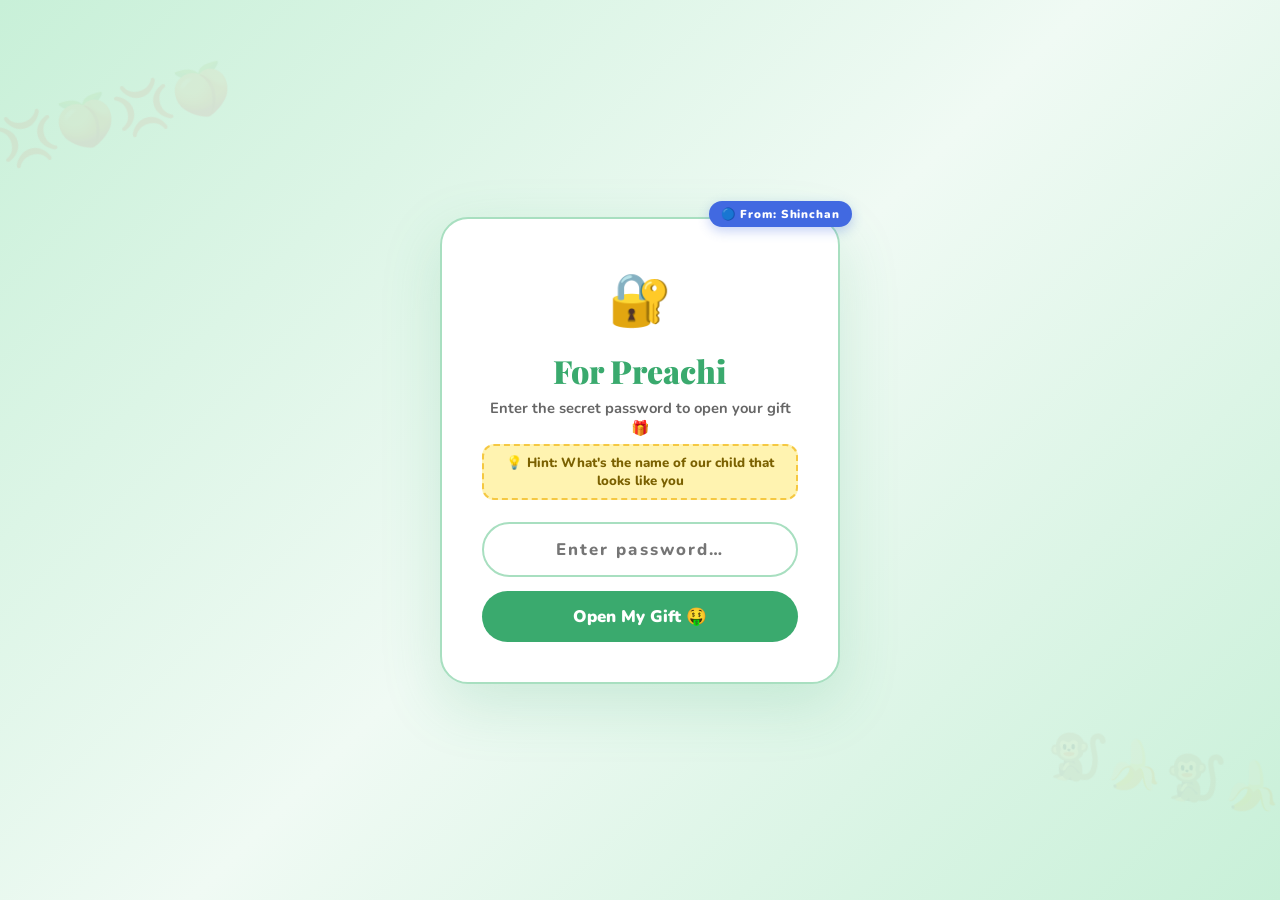
==== index.html @ 8c467fd4 "Add files via upload" ====
<!DOCTYPE html>
<html lang="en">
<head>
  <meta charset="UTF-8" />
  <meta name="viewport" content="width=device-width, initial-scale=1.0"/>
  <title>Happy Birthday, Preachi 😋</title>
  <link href="https://fonts.googleapis.com/css2?family=Playfair+Display:ital,wght@0,700;0,900;1,700&family=Nunito:wght@700;800;900&display=swap" rel="stylesheet"/>
  <style>
    :root {
      --green: #3aaa6e;
      --green-light: #5ecf8e;
      --blush: #a8dfc0;
      --cream: #f0faf4;
      --gold: #f5c842;
      --dark: #14321f;
      --soft: #ddf2e7;
      --yellow: #fff3b0;
      --shinchan: #4169e1;
    }

    * { margin: 0; padding: 0; box-sizing: border-box; }

    body {
      font-family: 'Nunito', sans-serif;
      font-weight: 700;
      background: var(--cream);
      color: var(--dark);
      overflow-x: hidden;
    }

    /* ── ALL TEXT BOLD BY DEFAULT ── */
    p, span, div, li, td, th, label, a {
      font-weight: 700;
    }

    /* ── NAV ── */
    nav {
      position: fixed;
      top: 0; left: 0; right: 0;
      z-index: 100;
      background: rgba(240,250,244,0.95);
      backdrop-filter: blur(12px);
      display: flex;
      justify-content: center;
      gap: 6px;
      padding: 12px 16px;
      border-bottom: 2px solid var(--blush);
    }
    nav button {
      background: none;
      border: 2px solid transparent;
      padding: 8px 16px;
      border-radius: 30px;
      font-family: 'Nunito', sans-serif;
      font-size: 0.82rem;
      font-weight: 800;
      letter-spacing: 0.05em;
      cursor: pointer;
      color: var(--dark);
      transition: all 0.3s;
    }
    nav button:hover, nav button.active {
      border-color: var(--green);
      background: var(--green);
      color: white;
    }

    /* ── PAGES ── */
    .page { display: none; min-height: 100vh; padding-top: 70px; }
    .page.active { display: block; }

    /* ═══════════════════════════════
       LOCK PAGE
    ═══════════════════════════════ */
    #page-lock {
      display: flex;
      flex-direction: column;
      align-items: center;
      justify-content: center;
      min-height: 100vh;
      background: linear-gradient(135deg, #c8f0d8 0%, #f0faf4 50%, #c8f0d8 100%);
      padding-top: 0 !important;
      position: relative;
      overflow: hidden;
    }
    /* Shinchan doodle watermark on lock */
    #page-lock::before {
      content: "🍑💢🍑💢🍑";
      position: absolute;
      font-size: 3rem;
      opacity: 0.07;
      top: 10%; left: -5%;
      transform: rotate(-15deg);
      pointer-events: none;
      white-space: nowrap;
    }
    #page-lock::after {
      content: "🐒🍌🐒🍌🐒";
      position: absolute;
      font-size: 3rem;
      opacity: 0.07;
      bottom: 10%; right: -5%;
      transform: rotate(10deg);
      pointer-events: none;
      white-space: nowrap;
    }
    .lock-box {
      text-align: center;
      padding: 46px 40px 40px;
      background: white;
      border-radius: 28px;
      box-shadow: 0 20px 60px rgba(58,170,110,0.18);
      max-width: 400px;
      width: 90%;
      animation: fadeUp 0.8s ease;
      border: 2px solid var(--blush);
      position: relative;
      z-index: 1;
    }
    .lock-emoji { font-size: 3.2rem; margin-bottom: 14px; }
    .lock-box h2 {
      font-family: 'Playfair Display', serif;
      font-size: 2rem;
      font-weight: 900;
      color: var(--green);
      margin-bottom: 6px;
    }
    .lock-box .lock-sub {
      color: #666;
      font-size: 0.92rem;
      font-weight: 700;
      margin-bottom: 6px;
    }
    .lock-hint {
      display: inline-block;
      background: var(--yellow);
      border: 2px dashed var(--gold);
      border-radius: 12px;
      padding: 8px 16px;
      font-size: 0.83rem;
      font-weight: 800;
      color: #7a6000;
      margin-bottom: 22px;
    }
    .lock-box input {
      width: 100%;
      padding: 14px 20px;
      border: 2.5px solid var(--blush);
      border-radius: 50px;
      font-size: 1.05rem;
      font-weight: 800;
      text-align: center;
      outline: none;
      transition: border 0.3s;
      font-family: 'Nunito', sans-serif;
      letter-spacing: 0.12em;
    }
    .lock-box input:focus { border-color: var(--green); }
    .lock-box button {
      margin-top: 14px;
      width: 100%;
      padding: 14px;
      background: var(--green);
      color: white;
      border: none;
      border-radius: 50px;
      font-size: 1.05rem;
      font-weight: 900;
      cursor: pointer;
      font-family: 'Nunito', sans-serif;
      transition: background 0.3s, transform 0.2s;
    }
    .lock-box button:hover { background: #2d8a58; transform: translateY(-2px); }
    .lock-error {
      color: #c0392b;
      font-size: 0.88rem;
      font-weight: 800;
      margin-top: 12px;
      display: none;
    }

    /* Shinchan badge on lock box */
    .shinchan-badge {
      position: absolute;
      top: -18px; right: -14px;
      background: var(--shinchan);
      color: white;
      font-size: 0.72rem;
      font-weight: 900;
      padding: 5px 12px;
      border-radius: 20px;
      letter-spacing: 0.08em;
      white-space: nowrap;
      box-shadow: 0 4px 12px rgba(65,105,225,0.3);
    }

    /* ═══════════════════════════════
       FLOATING EMOJIS BG
    ═══════════════════════════════ */
    .emoji-bg {
      position: fixed;
      top: 0; left: 0;
      width: 100%; height: 100%;
      pointer-events: none;
      z-index: 0;
    }
    .emoji-particle {
      position: absolute;
      animation: floatUp linear infinite;
      opacity: 0;
      user-select: none;
    }
    @keyframes floatUp {
      0%   { opacity: 0; transform: translateY(0) rotate(0deg) scale(0.6); }
      10%  { opacity: 0.7; }
      85%  { opacity: 0.4; }
      100% { opacity: 0; transform: translateY(-105vh) rotate(25deg) scale(1.1); }
    }

    /* ═══════════════════════════════
       PAGE — MESSAGE
    ═══════════════════════════════ */
    #page-message {
      background: linear-gradient(160deg, #ddf5e8 0%, #f0faf4 60%, #c8f0d8 100%);
      position: relative;
      overflow: hidden;
    }
    .message-container {
      position: relative;
      z-index: 1;
      max-width: 740px;
      margin: 0 auto;
      padding: 56px 28px 80px;
      text-align: center;
    }
    .birthday-tag {
      display: inline-block;
      background: var(--green);
      color: white;
      font-size: 0.78rem;
      font-weight: 900;
      letter-spacing: 0.2em;
      text-transform: uppercase;
      padding: 7px 22px;
      border-radius: 30px;
      margin-bottom: 24px;
      animation: fadeUp 0.6s ease;
    }
    .message-container h1 {
      font-family: 'Playfair Display', serif;
      font-size: clamp(2.4rem, 6vw, 4rem);
      font-weight: 900;
      color: var(--dark);
      line-height: 1.2;
      margin-bottom: 10px;
      animation: fadeUp 0.7s ease 0.1s both;
    }
    .message-container h1 span { color: var(--green); font-style: italic; }
    .green-divider {
      width: 70px;
      height: 3px;
      background: var(--gold);
      margin: 22px auto;
      border-radius: 2px;
      animation: fadeUp 0.7s ease 0.2s both;
    }
    /* Shinchan quote strip */
    .shinchan-strip {
      background: var(--shinchan);
      color: white;
      border-radius: 14px;
      padding: 12px 22px;
      font-size: 0.88rem;
      font-weight: 800;
      margin-bottom: 20px;
      animation: fadeUp 0.7s ease 0.25s both;
      display: inline-block;
    }
    .shinchan-strip span { opacity: 0.8; font-size: 0.78rem; }

    .message-card {
      background: white;
      border-radius: 22px;
      padding: 40px;
      box-shadow: 0 12px 50px rgba(58,170,110,0.12);
      text-align: left;
      animation: fadeUp 0.8s ease 0.3s both;
      border: 2px solid var(--soft);
    }
    .message-card p {
      font-size: 1.06rem;
      line-height: 1.95;
      font-weight: 700;
      color: #1a3d25;
      margin-bottom: 16px;
    }
    .message-card .sign-off {
      font-family: 'Playfair Display', serif;
      font-style: italic;
      font-size: 1.3rem;
      font-weight: 700;
      color: var(--green);
      margin-top: 24px;
    }
    /* Fun sticker in the card */
    .fun-sticker {
      float: right;
      background: var(--yellow);
      border: 2px solid var(--gold);
      border-radius: 12px;
      padding: 8px 14px;
      font-size: 0.82rem;
      font-weight: 800;
      color: #6a5000;
      margin: 0 0 10px 18px;
      transform: rotate(3deg);
      box-shadow: 2px 3px 8px rgba(0,0,0,0.08);
    }

    /* ═══════════════════════════════
       PAGE — MEMORY LANE
    ═══════════════════════════════ */
    #page-memory { background: var(--soft); }
    .memory-header {
      text-align: center;
      padding: 50px 20px 30px;
    }
    .memory-header h2 {
      font-family: 'Playfair Display', serif;
      font-size: clamp(2rem, 5vw, 3rem);
      font-weight: 900;
      color: var(--dark);
    }
    .memory-header h2 span { color: var(--green); font-style: italic; }
    .memory-header p { color: #4a7a5a; font-size: 0.92rem; font-weight: 700; margin-top: 8px; }

    .timeline {
      max-width: 700px;
      margin: 0 auto;
      padding: 20px 20px 80px;
      position: relative;
    }
    .timeline::before {
      content: '';
      position: absolute;
      left: 50%;
      top: 0; bottom: 0;
      width: 3px;
      background: var(--blush);
      transform: translateX(-50%);
    }
    .memory-item {
      display: flex;
      justify-content: flex-end;
      padding-right: calc(50% + 30px);
      margin-bottom: 50px;
      position: relative;
      animation: fadeUp 0.6s ease both;
    }
    .memory-item:nth-child(even) {
      justify-content: flex-start;
      padding-right: 0;
      padding-left: calc(50% + 30px);
    }
    .memory-dot {
      position: absolute;
      left: 50%;
      top: 20px;
      width: 16px; height: 16px;
      background: var(--green);
      border-radius: 50%;
      transform: translateX(-50%);
      border: 3px solid white;
      box-shadow: 0 0 0 3px var(--green);
    }
    .memory-card {
      background: white;
      border-radius: 18px;
      overflow: hidden;
      box-shadow: 0 6px 30px rgba(0,0,0,0.08);
      width: 100%;
      max-width: 280px;
      transition: transform 0.3s;
      border: 2px solid var(--soft);
    }
    .memory-card:hover { transform: translateY(-5px); }
    .memory-photo {
      width: 100%;
      height: 180px;
      object-fit: cover;
      display: block;
      background: var(--blush);
    }
    .memory-photo-placeholder {
      width: 100%;
      height: 180px;
      background: linear-gradient(135deg, var(--blush), #8dd9b0);
      display: flex;
      align-items: center;
      justify-content: center;
      flex-direction: column;
      gap: 8px;
      color: var(--dark);
      font-size: 0.82rem;
      font-weight: 800;
      letter-spacing: 0.04em;
    }
    .memory-photo-placeholder span { font-size: 2.2rem; }
    .memory-text { padding: 16px 18px 20px; }
    .memory-date {
      font-size: 0.74rem;
      font-weight: 800;
      letter-spacing: 0.14em;
      text-transform: uppercase;
      color: var(--green);
      margin-bottom: 4px;
    }
    .memory-caption {
      font-family: 'Playfair Display', serif;
      font-size: 1.02rem;
      font-weight: 700;
      color: var(--dark);
      margin-bottom: 6px;
    }
    .memory-desc { font-size: 0.87rem; font-weight: 700; color: #557a62; line-height: 1.6; }

    /* ═══════════════════════════════
       PAGE — QUIZ
    ═══════════════════════════════ */
    #page-quiz {
      background: linear-gradient(135deg, #ddf5e8, #f0faf4);
    }
    .quiz-container {
      max-width: 620px;
      margin: 0 auto;
      padding: 50px 24px 80px;
    }
    .quiz-container h2 {
      font-family: 'Playfair Display', serif;
      font-size: clamp(1.8rem, 4vw, 2.6rem);
      font-weight: 900;
      text-align: center;
      color: var(--dark);
      margin-bottom: 6px;
    }
    .quiz-container h2 span { color: var(--green); font-style: italic; }
    .quiz-subtitle {
      text-align: center;
      color: #4a7a5a;
      font-size: 0.92rem;
      font-weight: 700;
      margin-bottom: 12px;
    }
    /* Shinchan disclaimer */
    .shinchan-disclaimer {
      text-align: center;
      background: var(--shinchan);
      color: white;
      border-radius: 12px;
      padding: 9px 18px;
      font-size: 0.82rem;
      font-weight: 800;
      margin-bottom: 28px;
      display: inline-block;
      width: 100%;
    }
    .quiz-card {
      background: white;
      border-radius: 22px;
      padding: 34px;
      box-shadow: 0 10px 40px rgba(58,170,110,0.12);
      border: 2px solid var(--soft);
    }
    .quiz-progress {
      font-size: 0.8rem;
      font-weight: 800;
      letter-spacing: 0.1em;
      text-transform: uppercase;
      color: var(--green);
      margin-bottom: 10px;
    }
    .quiz-question {
      font-family: 'Playfair Display', serif;
      font-size: 1.22rem;
      font-weight: 700;
      color: var(--dark);
      margin-bottom: 24px;
      line-height: 1.5;
    }
    .quiz-options { display: flex; flex-direction: column; gap: 12px; }
    .quiz-option {
      padding: 14px 20px;
      border: 2.5px solid var(--blush);
      border-radius: 14px;
      cursor: pointer;
      font-size: 0.95rem;
      font-weight: 800;
      transition: all 0.25s;
      background: white;
      text-align: left;
      font-family: 'Nunito', sans-serif;
      color: var(--dark);
    }
    .quiz-option:hover { border-color: var(--green); background: #edf8f2; }
    .quiz-option.correct { border-color: #27ae60; background: #eafaf1; color: #1a6e3a; }
    .quiz-option.wrong { border-color: #e74c3c; background: #fdf0ee; color: #922b21; }
    .quiz-feedback {
      margin-top: 16px;
      font-size: 0.92rem;
      font-weight: 800;
      min-height: 26px;
      color: var(--dark);
      font-style: italic;
    }
    .quiz-next {
      margin-top: 20px;
      padding: 13px 34px;
      background: var(--green);
      color: white;
      border: none;
      border-radius: 50px;
      cursor: pointer;
      font-family: 'Nunito', sans-serif;
      font-size: 0.95rem;
      font-weight: 900;
      display: none;
      transition: background 0.3s;
    }
    .quiz-next:hover { background: #2d8a58; }
    .quiz-score { text-align: center; display: none; }
    .quiz-score .score-num {
      font-family: 'Playfair Display', serif;
      font-size: 4.5rem;
      font-weight: 900;
      color: var(--green);
    }
    .quiz-score p { font-size: 1rem; font-weight: 700; color: #557a62; margin-top: 8px; }
    .quiz-score .score-msg {
      font-family: 'Playfair Display', serif;
      font-style: italic;
      font-size: 1.4rem;
      font-weight: 700;
      color: var(--dark);
      margin: 16px 0;
    }
    .quiz-restart {
      padding: 13px 34px;
      background: var(--green);
      color: white;
      border: none;
      border-radius: 50px;
      cursor: pointer;
      font-family: 'Nunito', sans-serif;
      font-weight: 900;
      font-size: 0.95rem;
      margin-top: 12px;
    }

    /* ═══════════════════════════════
       PAGE — GAME
    ═══════════════════════════════ */
    #page-game {
      background: linear-gradient(160deg, #0a1f0f 0%, #0f2d17 100%);
      color: white;
    }
    .game-container {
      max-width: 520px;
      margin: 0 auto;
      padding: 50px 24px 60px;
      text-align: center;
    }
    .game-container h2 {
      font-family: 'Playfair Display', serif;
      font-size: clamp(1.8rem, 4vw, 2.5rem);
      font-weight: 900;
      margin-bottom: 6px;
    }
    .game-container h2 span { color: var(--green-light); font-style: italic; }
    .game-subtitle { color: #8fcca0; font-size: 0.92rem; font-weight: 700; margin-bottom: 8px; }
    .game-rules {
      background: rgba(255,255,255,0.06);
      border: 1px solid rgba(255,255,255,0.1);
      border-radius: 12px;
      padding: 10px 18px;
      font-size: 0.82rem;
      font-weight: 800;
      color: #aadcbc;
      margin-bottom: 18px;
    }
    .game-stats {
      display: flex;
      justify-content: center;
      gap: 36px;
      margin-bottom: 18px;
    }
    .stat-box { text-align: center; }
    .stat-label { font-size: 0.72rem; font-weight: 800; letter-spacing: 0.12em; text-transform: uppercase; color: #7ab890; }
    .stat-val { font-family: 'Playfair Display', serif; font-size: 2.2rem; font-weight: 900; color: var(--green-light); }

    #game-canvas {
      border: 3px solid #1a4a28;
      border-radius: 16px;
      background: #060f08;
      display: block;
      margin: 0 auto;
      cursor: crosshair;
      max-width: 100%;
    }
    .game-btn {
      margin-top: 18px;
      padding: 14px 44px;
      background: var(--green);
      color: white;
      border: none;
      border-radius: 50px;
      font-size: 1rem;
      font-weight: 900;
      cursor: pointer;
      font-family: 'Nunito', sans-serif;
      transition: background 0.3s, transform 0.2s;
    }
    .game-btn:hover { background: #2d8a58; transform: translateY(-2px); }
    .game-over-msg {
      display: none;
      margin-top: 20px;
      font-family: 'Playfair Display', serif;
      font-style: italic;
      font-size: 1.15rem;
      font-weight: 700;
      color: #a8e6c0;
      line-height: 1.7;
    }

    /* ── SHARED ── */
    @keyframes fadeUp {
      from { opacity: 0; transform: translateY(28px); }
      to   { opacity: 1; transform: translateY(0); }
    }

    @media (max-width: 600px) {
      .timeline::before { left: 20px; }
      .memory-item, .memory-item:nth-child(even) {
        justify-content: flex-start;
        padding-left: 48px;
        padding-right: 0;
      }
      .memory-dot { left: 20px; }
      nav button { padding: 6px 10px; font-size: 0.72rem; }
      .message-card { padding: 26px 20px; }
      .fun-sticker { float: none; display: block; margin: 0 0 16px 0; transform: none; }
    }
  </style>
</head>
<body>

<!-- ══════════════════════════════════
     PASSWORD PAGE
══════════════════════════════════ -->
<div id="page-lock" class="page active">
  <div class="lock-box">
    <div class="shinchan-badge">🔵 From: Shinchan</div>
    <div class="lock-emoji">🔐</div>
    <h2>For Preachi</h2>
    <p class="lock-sub">Enter the secret password to open your gift 🎁</p>
    <div class="lock-hint">💡 Hint: What's the name of our child that looks like you</div>
    <input type="password" id="lock-input" placeholder="Enter password…" />
    <button onclick="checkPassword()">Open My Gift 🤑</button>
    <p class="lock-error" id="lock-error">❌ Wrong password! Even Shinchan would've got it right 😤</p>
  </div>
</div>

<!-- NAVIGATION -->
<nav id="main-nav" style="display:none;">
  <button class="active" onclick="showPage('message', this)">💌 Message</button>
  <button onclick="showPage('memory', this)">📸 Memories</button>
  <button onclick="showPage('quiz', this)">🧠 Quiz</button>
  <button onclick="showPage('game', this)">🎮 Game</button>
</nav>

<!-- ══════════════════════════════════
     PAGE 1 — CUTE MESSAGE
══════════════════════════════════ -->
<div id="page-message" class="page" style="display:none;">
  <div class="emoji-bg" id="emoji-bg"></div>
  <div class="message-container">
    <div class="birthday-tag">🐒 Happy Birthday, Monkey!</div>
    <h1>To my favourite <span>Preachi</span></h1>
    <div class="green-divider"></div>

    <div class="shinchan-strip">
      🔵 "I, Shinchan, have prepared this website for you." &nbsp;<span>— Definitely not copied from the internet</span>
    </div>

    <div class="message-card">
      <div class="fun-sticker">🍌 100% Monkey-Approved</div>

      <!--
        ════════════════════════════════════════
        YOUR MESSAGE TO PREACHI GOES HERE
        Replace each <p> with your own words.
        You can add as many <p> blocks as you want.
        ════════════════════════════════════════
      -->
      <p>--WRITE YOUR OPENING LINE HERE-- (e.g. "Hey monkey! Happy birthday to the weirdest, funniest, most amazing person I know 🐒")</p>
      <p>--WRITE YOUR SECOND PARAGRAPH HERE-- (e.g. what she means to you, maybe something funny too)</p>
      <p>--WRITE YOUR THIRD PARAGRAPH HERE-- (e.g. a favourite memory or inside joke)</p>
      <p>--WRITE YOUR CLOSING LINE HERE-- (e.g. "Thanks for putting up with me, your personal Shinchan 😋")</p>

      <!--
        ════════════════════════════════════════
        SIGN OFF — Replace --YOUR NAME-- with your name/nickname
        ════════════════════════════════════════
      -->
      <div class="sign-off">— Your Shinchan, --YOUR NAME-- 🔵</div>
    </div>
  </div>
</div>

<!-- ══════════════════════════════════
     PAGE 2 — MEMORY LANE
══════════════════════════════════ -->
<div id="page-memory" class="page" style="display:none;">
  <div class="memory-header">
    <h2>Our <span>Memory Lane</span> 🐒</h2>
    <p>Some of my favourite moments with the monkey 🍌</p>
  </div>

  <div class="timeline">

    <!--
      ════════════════════════════════════════
      HOW TO ADD A MEMORY:
      - DATE: e.g. "February 2023"
      - CAPTION: short title of the memory
      - DESCRIPTION: one fun/sweet sentence about it
      - PHOTO: replace the placeholder <div> with:
          <img src="photo1.jpg" class="memory-photo" alt="memory"/>
        and upload that photo to GitHub alongside index.html
      ════════════════════════════════════════
    -->

    <div class="memory-item">
      <div class="memory-dot"></div>
      <div class="memory-card">
        <div class="memory-photo-placeholder"><span>📸</span>Add your photo here</div>
        <div class="memory-text">
          <div class="memory-date">--DATE-- (e.g. March 2023)</div>
          <div class="memory-caption">--CAPTION-- (e.g. "Our First Date")</div>
          <div class="memory-desc">--DESCRIPTION-- (e.g. "You were late. Classic monkey behaviour 🐒")</div>
        </div>
      </div>
    </div>

    <div class="memory-item">
      <div class="memory-dot"></div>
      <div class="memory-card">
        <div class="memory-photo-placeholder"><span>📸</span>Add your photo here</div>
        <div class="memory-text">
          <div class="memory-date">--DATE--</div>
          <div class="memory-caption">--CAPTION--</div>
          <div class="memory-desc">--DESCRIPTION--</div>
        </div>
      </div>
    </div>

    <div class="memory-item">
      <div class="memory-dot"></div>
      <div class="memory-card">
        <div class="memory-photo-placeholder"><span>📸</span>Add your photo here</div>
        <div class="memory-text">
          <div class="memory-date">--DATE--</div>
          <div class="memory-caption">--CAPTION--</div>
          <div class="memory-desc">--DESCRIPTION--</div>
        </div>
      </div>
    </div>

    <div class="memory-item">
      <div class="memory-dot"></div>
      <div class="memory-card">
        <div class="memory-photo-placeholder"><span>📸</span>Add your photo here</div>
        <div class="memory-text">
          <div class="memory-date">--DATE--</div>
          <div class="memory-caption">--CAPTION--</div>
          <div class="memory-desc">--DESCRIPTION--</div>
        </div>
      </div>
    </div>

    <!-- Copy any block above to add more memories ↑ -->

  </div>
</div>

<!-- ══════════════════════════════════
     PAGE 3 — QUIZ
══════════════════════════════════ -->
<div id="page-quiz" class="page" style="display:none;">
  <div class="quiz-container">
    <h2>Does <span>Preachi</span> know her Shinchan? 🔵</h2>
    <p class="quiz-subtitle">Answer carefully… Shinchan is watching 👀</p>
    <div class="shinchan-disclaimer">🐒 Disclaimer: Getting 0/5 means you're just like Shinchan — chaotic and loveable</div>

    <div class="quiz-card">
      <div id="quiz-body">
        <div class="quiz-progress" id="quiz-progress">Question 1 of 5</div>
        <div class="quiz-question" id="quiz-question">Loading…</div>
        <div class="quiz-options" id="quiz-options"></div>
        <div class="quiz-feedback" id="quiz-feedback"></div>
        <button class="quiz-next" id="quiz-next" onclick="nextQuestion()">Next →</button>
      </div>

      <div class="quiz-score" id="quiz-score">
        <div class="score-num" id="score-display">0/5</div>
        <div class="score-msg" id="score-msg">--</div>
        <p id="score-sub">--</p>
        <button class="quiz-restart" onclick="restartQuiz()">Try Again 🔄</button>
      </div>
    </div>
  </div>
</div>

<!-- ══════════════════════════════════
     PAGE 4 — MINI GAME
══════════════════════════════════ -->
<div id="page-game" class="page" style="display:none;">
  <div class="game-container">
    <h2>Feed the <span>Monkey</span>! 🐒</h2>
    <p class="game-subtitle">Shinchan is trying to feed Preachi her bananas 🍌</p>
    <div class="game-rules">
      🍌 Catch bananas = +1 &nbsp;|&nbsp; 🐒 Dodge monkeys or lose a life &nbsp;|&nbsp; ❤️ 3 lives only &nbsp;|&nbsp; Catch 25 bananas to win!
    </div>

    <div class="game-stats">
      <div class="stat-box">
        <div class="stat-label">Bananas 🍌</div>
        <div class="stat-val" id="game-score">0</div>
      </div>
      <div class="stat-box">
        <div class="stat-label">Lives ❤️</div>
        <div class="stat-val" id="game-lives">3</div>
      </div>
      <div class="stat-box">
        <div class="stat-label">Goal 🏆</div>
        <div class="stat-val">25</div>
      </div>
    </div>

    <canvas id="game-canvas" width="460" height="360"></canvas>
    <br/>
    <button class="game-btn" id="game-btn" onclick="startGame()">Start Game 🍌</button>

    <!--
      ════════════════════════════════════════
      SECRET MESSAGE — shown after winning
      Replace the text below with your message!
      ════════════════════════════════════════
    -->
    <div class="game-over-msg" id="game-over-msg">
      🎉 You fed the monkey enough bananas! <br/>
      "--YOUR SECRET WIN MESSAGE HERE-- (e.g. See? Even as a monkey, you're the best. I love you so much 🐒💚)"
    </div>
  </div>
</div>


<script>
  /* ══════════════════════════════
     PASSWORD
  ══════════════════════════════ */
  const PASSWORD = "kiki";

  function checkPassword() {
    const val = document.getElementById('lock-input').value;
    if (val.toLowerCase() === PASSWORD) {
      document.getElementById('page-lock').style.display = 'none';
      document.getElementById('main-nav').style.display = 'flex';
      const msg = document.getElementById('page-message');
      msg.style.display = 'block';
      msg.classList.add('active');
      spawnEmojis();
    } else {
      document.getElementById('lock-error').style.display = 'block';
    }
  }

  document.getElementById('lock-input').addEventListener('keydown', e => {
    if (e.key === 'Enter') checkPassword();
  });

  /* ══════════════════════════════
     NAVIGATION
  ══════════════════════════════ */
  function showPage(name, btn) {
    document.querySelectorAll('.page').forEach(p => {
      p.style.display = 'none';
      p.classList.remove('active');
    });
    document.querySelectorAll('nav button').forEach(b => b.classList.remove('active'));
    const target = document.getElementById('page-' + name);
    target.style.display = 'block';
    target.classList.add('active');
    btn.classList.add('active');
    if (name === 'message') spawnEmojis();
    if (name === 'quiz') initQuiz();
  }

  /* ══════════════════════════════
     FLOATING EMOJIS (monkeys, bananas, hearts)
  ══════════════════════════════ */
  function spawnEmojis() {
    const bg = document.getElementById('emoji-bg');
    if (!bg) return;
    bg.innerHTML = '';
    const emojis = ['🐒','🍌','🐒','🍌','💚','🐵','🍌','🐒','😋','💛','🐒','🍌'];
    for (let i = 0; i < 22; i++) {
      const el = document.createElement('div');
      el.className = 'emoji-particle';
      el.textContent = emojis[Math.floor(Math.random() * emojis.length)];
      el.style.left = Math.random() * 100 + 'vw';
      el.style.bottom = '-60px';
      el.style.animationDuration = (7 + Math.random() * 9) + 's';
      el.style.animationDelay = (Math.random() * 9) + 's';
      el.style.fontSize = (0.9 + Math.random() * 1.4) + 'rem';
      bg.appendChild(el);
    }
  }

  /* ══════════════════════════════
     QUIZ DATA
     ════════════════════════════════════════
     HOW TO EDIT:
     - q: question text
     - opts: 4 answer choices
     - ans: index of correct answer (0, 1, 2, or 3)
     - msg: fun message shown after answering
     ════════════════════════════════════════
  ══════════════════════════════ */
  const quizData = [
    {
      q: "--YOUR QUESTION 1-- (e.g. Where did we go on our first date?)",
      opts: ["--Option A--", "--Option B--", "--Option C--", "--Option D--"],
      ans: 0,
      msg: "--FEEDBACK-- (e.g. Correct! See, you do pay attention sometimes 🐒)"
    },
    {
      q: "--YOUR QUESTION 2--",
      opts: ["--Option A--", "--Option B--", "--Option C--", "--Option D--"],
      ans: 1,
      msg: "--FEEDBACK--"
    },
    {
      q: "--YOUR QUESTION 3--",
      opts: ["--Option A--", "--Option B--", "--Option C--", "--Option D--"],
      ans: 2,
      msg: "--FEEDBACK--"
    },
    {
      q: "--YOUR QUESTION 4--",
      opts: ["--Option A--", "--Option B--", "--Option C--", "--Option D--"],
      ans: 0,
      msg: "--FEEDBACK--"
    },
    {
      q: "--YOUR QUESTION 5--",
      opts: ["--Option A--", "--Option B--", "--Option C--", "--Option D--"],
      ans: 3,
      msg: "--FEEDBACK--"
    },
  ];

  let currentQ = 0, score = 0, answered = false;

  function initQuiz() {
    currentQ = 0; score = 0;
    document.getElementById('quiz-body').style.display = 'block';
    document.getElementById('quiz-score').style.display = 'none';
    loadQuestion();
  }

  function loadQuestion() {
    answered = false;
    const data = quizData[currentQ];
    document.getElementById('quiz-progress').textContent = `Question ${currentQ + 1} of ${quizData.length}`;
    document.getElementById('quiz-question').textContent = data.q;
    document.getElementById('quiz-feedback').textContent = '';
    document.getElementById('quiz-next').style.display = 'none';

    const opts = document.getElementById('quiz-options');
    opts.innerHTML = '';
    data.opts.forEach((opt, i) => {
      const btn = document.createElement('button');
      btn.className = 'quiz-option';
      btn.textContent = opt;
      btn.onclick = () => selectAnswer(i, btn);
      opts.appendChild(btn);
    });
  }

  function selectAnswer(idx, btn) {
    if (answered) return;
    answered = true;
    const data = quizData[currentQ];
    const allBtns = document.querySelectorAll('.quiz-option');
    allBtns.forEach(b => b.style.pointerEvents = 'none');
    if (idx === data.ans) {
      btn.classList.add('correct');
      score++;
      document.getElementById('quiz-feedback').textContent = '✅ ' + data.msg;
    } else {
      btn.classList.add('wrong');
      allBtns[data.ans].classList.add('correct');
      document.getElementById('quiz-feedback').textContent = '❌ ' + data.msg;
    }
    document.getElementById('quiz-next').style.display = 'inline-block';
  }

  function nextQuestion() {
    currentQ++;
    if (currentQ < quizData.length) {
      loadQuestion();
    } else {
      showScore();
    }
  }

  function showScore() {
    document.getElementById('quiz-body').style.display = 'none';
    const s = document.getElementById('quiz-score');
    s.style.display = 'block';
    document.getElementById('score-display').textContent = `${score}/${quizData.length}`;

    let msg, sub;
    if (score === quizData.length) {
      msg = "Perfect score! 🎉 The monkey knows everything!";
      sub = "Shinchan is impressed. That means a lot, trust me 🔵";
    } else if (score >= quizData.length - 1) {
      msg = "Almost perfect! 😄 Not bad for a monkey!";
      sub = "Shinchan gives you a reluctant thumbs up 👍";
    } else if (score >= Math.floor(quizData.length / 2)) {
      msg = "Decent! 🐒 Could be worse!";
      sub = "Like Shinchan always says — passing is enough 😋";
    } else {
      msg = "Hmm… we need to have a talk 😂";
      sub = "Even Shinchan scored higher and he doesn't try 💚";
    }
    document.getElementById('score-msg').textContent = msg;
    document.getElementById('score-sub').textContent = sub;
  }

  function restartQuiz() { initQuiz(); }

  /* ══════════════════════════════
     GAME — Feed the Monkey
     Catch bananas ✅  |  Dodge monkeys 🚫
  ══════════════════════════════ */
  const canvas = document.getElementById('game-canvas');
  const ctx = canvas.getContext('2d');

  let items = [], gameRunning = false;
  let gameScore = 0, gameLives = 3;
  const WIN_SCORE = 25, MAX_LIVES = 3;
  let animId, frameCount = 0, speed_mult = 1;

  const BASKET_W = 68, BASKET_H = 20;
  let basket = { x: canvas.width / 2 - BASKET_W / 2, y: canvas.height - 34 };

  canvas.addEventListener('mousemove', e => {
    if (!gameRunning) return;
    const rect = canvas.getBoundingClientRect();
    const scaleX = canvas.width / rect.width;
    basket.x = Math.max(0, Math.min((e.clientX - rect.left) * scaleX - BASKET_W / 2, canvas.width - BASKET_W));
  });
  canvas.addEventListener('touchmove', e => {
    e.preventDefault();
    if (!gameRunning) return;
    const rect = canvas.getBoundingClientRect();
    const scaleX = canvas.width / rect.width;
    basket.x = Math.max(0, Math.min((e.touches[0].clientX - rect.left) * scaleX - BASKET_W / 2, canvas.width - BASKET_W));
  }, { passive: false });

  function spawnItem() {
    // 65% banana, 35% monkey (monkey = bad)
    const isBanana = Math.random() < 0.65;
    items.push({
      x: Math.random() * (canvas.width - 36) + 18,
      y: -28,
      speed: (2.2 + Math.random() * 2.8) * speed_mult,
      size: isBanana ? 26 : 28,
      type: isBanana ? 'banana' : 'monkey',
      char: isBanana ? '🍌' : '🐒',
      wobble: Math.random() * Math.PI * 2,  // horizontal sway
      wobbleSpeed: (Math.random() - 0.5) * 0.06
    });
  }

  function drawBasket() {
    // Draw shinchan basket label
    ctx.fillStyle = '#3aaa6e';
    ctx.beginPath();
    ctx.roundRect(basket.x, basket.y, BASKET_W, BASKET_H, 10);
    ctx.fill();
    ctx.fillStyle = 'white';
    ctx.font = 'bold 11px Nunito, sans-serif';
    ctx.textAlign = 'center';
    ctx.fillText('🔵 Shinchan', basket.x + BASKET_W / 2, basket.y + 14);
    ctx.textAlign = 'left';
  }

  function drawItem(it) {
    ctx.font = it.size + 'px serif';
    ctx.fillText(it.char, it.x, it.y);
  }

  function drawLives() {
    ctx.font = '16px serif';
    ctx.textAlign = 'right';
    ctx.fillText('❤️'.repeat(gameLives), canvas.width - 8, 26);
    ctx.textAlign = 'left';
  }

  function gameLoop() {
    ctx.clearRect(0, 0, canvas.width, canvas.height);
    ctx.fillStyle = '#060f08';
    ctx.fillRect(0, 0, canvas.width, canvas.height);

    frameCount++;
    // Spawn more frequently as score grows — gets harder
    const spawnRate = Math.max(28, 55 - Math.floor(gameScore * 0.8));
    if (frameCount % spawnRate === 0) spawnItem();

    // Increase speed every 5 bananas
    speed_mult = 1 + Math.floor(gameScore / 5) * 0.18;

    for (let i = items.length - 1; i >= 0; i--) {
      const it = items[i];
      it.y += it.speed;
      it.wobble += it.wobbleSpeed;
      const drawX = it.x + Math.sin(it.wobble) * 10;
      ctx.font = it.size + 'px serif';
      ctx.fillText(it.char, drawX, it.y);

      // Catch check
      if (it.y + it.size * 0.6 > basket.y && drawX > basket.x - 10 && drawX < basket.x + BASKET_W + 10) {
        items.splice(i, 1);
        if (it.type === 'banana') {
          gameScore++;
          document.getElementById('game-score').textContent = gameScore;
          if (gameScore >= WIN_SCORE) { endGame(true); return; }
        } else {
          // Hit a monkey — lose a life
          gameLives--;
          document.getElementById('game-lives').textContent = gameLives;
          if (gameLives <= 0) { endGame(false); return; }
        }
        continue;
      }
      // Missed banana (fell off screen)
      if (it.y > canvas.height + 20) {
        items.splice(i, 1);
        if (it.type === 'banana') {
          gameLives--;
          document.getElementById('game-lives').textContent = gameLives;
          if (gameLives <= 0) { endGame(false); return; }
        }
      }
    }

    drawBasket();
    drawLives();
    animId = requestAnimationFrame(gameLoop);
  }

  function startGame() {
    items = [];
    gameScore = 0; gameLives = MAX_LIVES; frameCount = 0; speed_mult = 1;
    document.getElementById('game-score').textContent = 0;
    document.getElementById('game-lives').textContent = MAX_LIVES;
    document.getElementById('game-over-msg').style.display = 'none';
    document.getElementById('game-btn').textContent = 'Restart 🔄';
    if (animId) cancelAnimationFrame(animId);
    gameRunning = true;
    gameLoop();
  }

  function endGame(won) {
    cancelAnimationFrame(animId);
    gameRunning = false;
    ctx.clearRect(0, 0, canvas.width, canvas.height);
    ctx.fillStyle = '#060f08';
    ctx.fillRect(0, 0, canvas.width, canvas.height);
    ctx.fillStyle = won ? '#5ecf8e' : '#e74c3c';
    ctx.font = 'bold 26px Playfair Display, serif';
    ctx.textAlign = 'center';
    ctx.fillText(won ? '🎉 The monkey is fed!' : '💔 Game Over!', canvas.width / 2, canvas.height / 2 - 16);
    ctx.font = 'bold 15px Nunito, sans-serif';
    ctx.fillStyle = '#aadcbc';
    ctx.fillText(
      won ? 'Shinchan is proud of you 🔵' : `You got ${gameScore} bananas. Try again! 🍌`,
      canvas.width / 2, canvas.height / 2 + 20
    );
    ctx.textAlign = 'left';
    if (won) document.getElementById('game-over-msg').style.display = 'block';
  }

  // Idle screen
  ctx.fillStyle = '#060f08';
  ctx.fillRect(0, 0, canvas.width, canvas.height);
  ctx.fillStyle = '#5ecf8e';
  ctx.font = 'bold 17px Nunito, sans-serif';
  ctx.textAlign = 'center';
  ctx.fillText('🍌 Catch bananas, dodge monkeys! 🐒', canvas.width / 2, canvas.height / 2 - 10);
  ctx.fillStyle = '#7ab890';
  ctx.font = 'bold 13px Nunito, sans-serif';
  ctx.fillText('Press Start to play!', canvas.width / 2, canvas.height / 2 + 20);
  ctx.textAlign = 'left';
</script>
</body>
</html>
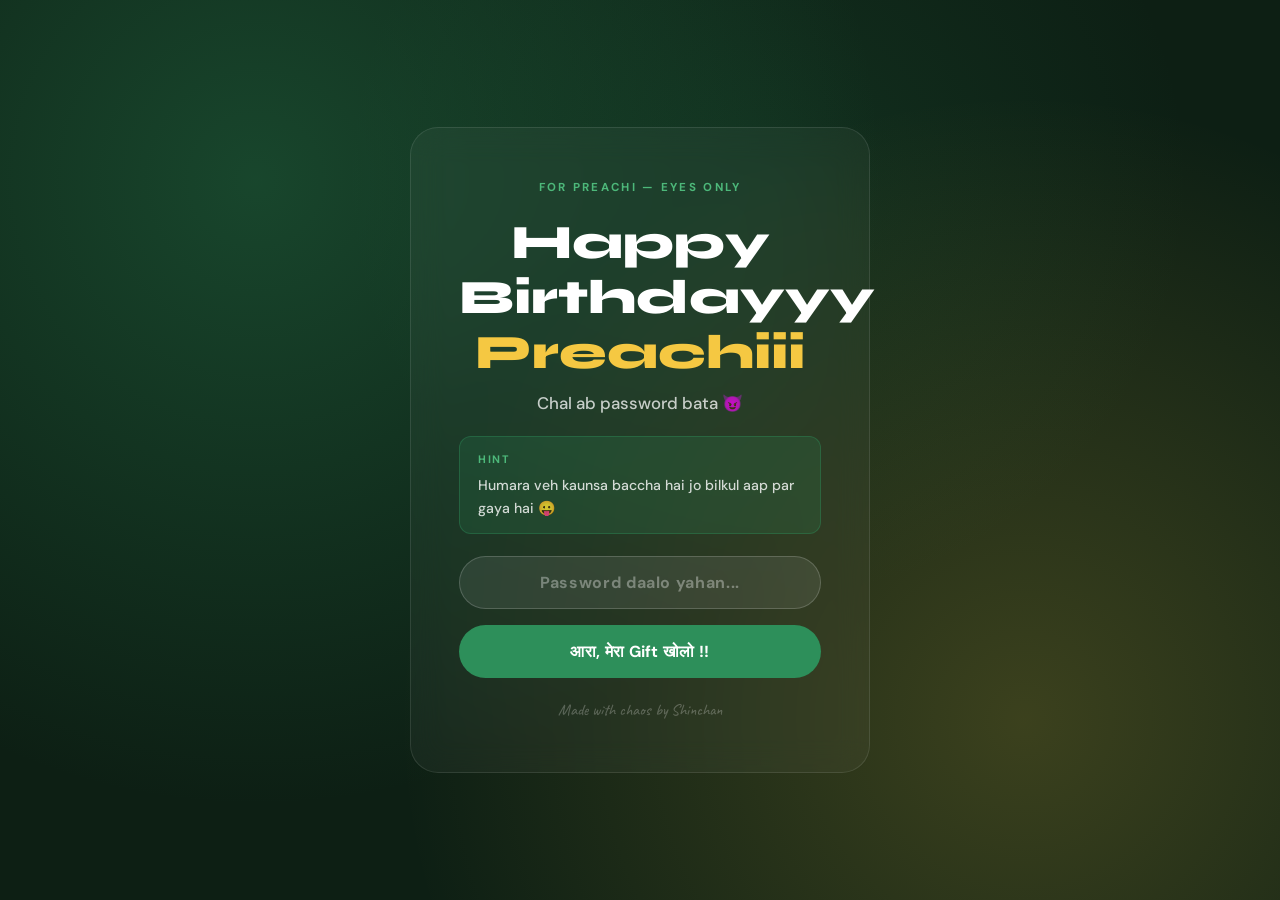
==== commit 6dcaf4db: "Add files via upload" ====
--- a/index.html
+++ b/index.html
@@ -1,1219 +1,491 @@
 <!DOCTYPE html>
 <html lang="en">
 <head>
-  <meta charset="UTF-8" />
+  <meta charset="UTF-8"/>
   <meta name="viewport" content="width=device-width, initial-scale=1.0"/>
-  <title>Happy Birthday, Preachi 😋</title>
-  <link href="https://fonts.googleapis.com/css2?family=Playfair+Display:ital,wght@0,700;0,900;1,700&family=Nunito:wght@700;800;900&display=swap" rel="stylesheet"/>
-  <style>
-    :root {
-      --green: #3aaa6e;
-      --green-light: #5ecf8e;
-      --blush: #a8dfc0;
-      --cream: #f0faf4;
-      --gold: #f5c842;
-      --dark: #14321f;
-      --soft: #ddf2e7;
-      --yellow: #fff3b0;
-      --shinchan: #4169e1;
-    }
-
-    * { margin: 0; padding: 0; box-sizing: border-box; }
-
-    body {
-      font-family: 'Nunito', sans-serif;
-      font-weight: 700;
-      background: var(--cream);
-      color: var(--dark);
-      overflow-x: hidden;
-    }
-
-    /* ── ALL TEXT BOLD BY DEFAULT ── */
-    p, span, div, li, td, th, label, a {
-      font-weight: 700;
-    }
-
-    /* ── NAV ── */
-    nav {
-      position: fixed;
-      top: 0; left: 0; right: 0;
-      z-index: 100;
-      background: rgba(240,250,244,0.95);
-      backdrop-filter: blur(12px);
-      display: flex;
-      justify-content: center;
-      gap: 6px;
-      padding: 12px 16px;
-      border-bottom: 2px solid var(--blush);
-    }
-    nav button {
-      background: none;
-      border: 2px solid transparent;
-      padding: 8px 16px;
-      border-radius: 30px;
-      font-family: 'Nunito', sans-serif;
-      font-size: 0.82rem;
-      font-weight: 800;
-      letter-spacing: 0.05em;
-      cursor: pointer;
-      color: var(--dark);
-      transition: all 0.3s;
-    }
-    nav button:hover, nav button.active {
-      border-color: var(--green);
-      background: var(--green);
-      color: white;
-    }
-
-    /* ── PAGES ── */
-    .page { display: none; min-height: 100vh; padding-top: 70px; }
-    .page.active { display: block; }
-
-    /* ═══════════════════════════════
-       LOCK PAGE
-    ═══════════════════════════════ */
-    #page-lock {
-      display: flex;
-      flex-direction: column;
-      align-items: center;
-      justify-content: center;
-      min-height: 100vh;
-      background: linear-gradient(135deg, #c8f0d8 0%, #f0faf4 50%, #c8f0d8 100%);
-      padding-top: 0 !important;
-      position: relative;
-      overflow: hidden;
-    }
-    /* Shinchan doodle watermark on lock */
-    #page-lock::before {
-      content: "🍑💢🍑💢🍑";
-      position: absolute;
-      font-size: 3rem;
-      opacity: 0.07;
-      top: 10%; left: -5%;
-      transform: rotate(-15deg);
-      pointer-events: none;
-      white-space: nowrap;
-    }
-    #page-lock::after {
-      content: "🐒🍌🐒🍌🐒";
-      position: absolute;
-      font-size: 3rem;
-      opacity: 0.07;
-      bottom: 10%; right: -5%;
-      transform: rotate(10deg);
-      pointer-events: none;
-      white-space: nowrap;
-    }
-    .lock-box {
-      text-align: center;
-      padding: 46px 40px 40px;
-      background: white;
-      border-radius: 28px;
-      box-shadow: 0 20px 60px rgba(58,170,110,0.18);
-      max-width: 400px;
-      width: 90%;
-      animation: fadeUp 0.8s ease;
-      border: 2px solid var(--blush);
-      position: relative;
-      z-index: 1;
-    }
-    .lock-emoji { font-size: 3.2rem; margin-bottom: 14px; }
-    .lock-box h2 {
-      font-family: 'Playfair Display', serif;
-      font-size: 2rem;
-      font-weight: 900;
-      color: var(--green);
-      margin-bottom: 6px;
-    }
-    .lock-box .lock-sub {
-      color: #666;
-      font-size: 0.92rem;
-      font-weight: 700;
-      margin-bottom: 6px;
-    }
-    .lock-hint {
-      display: inline-block;
-      background: var(--yellow);
-      border: 2px dashed var(--gold);
-      border-radius: 12px;
-      padding: 8px 16px;
-      font-size: 0.83rem;
-      font-weight: 800;
-      color: #7a6000;
-      margin-bottom: 22px;
-    }
-    .lock-box input {
-      width: 100%;
-      padding: 14px 20px;
-      border: 2.5px solid var(--blush);
-      border-radius: 50px;
-      font-size: 1.05rem;
-      font-weight: 800;
-      text-align: center;
-      outline: none;
-      transition: border 0.3s;
-      font-family: 'Nunito', sans-serif;
-      letter-spacing: 0.12em;
-    }
-    .lock-box input:focus { border-color: var(--green); }
-    .lock-box button {
-      margin-top: 14px;
-      width: 100%;
-      padding: 14px;
-      background: var(--green);
-      color: white;
-      border: none;
-      border-radius: 50px;
-      font-size: 1.05rem;
-      font-weight: 900;
-      cursor: pointer;
-      font-family: 'Nunito', sans-serif;
-      transition: background 0.3s, transform 0.2s;
-    }
-    .lock-box button:hover { background: #2d8a58; transform: translateY(-2px); }
-    .lock-error {
-      color: #c0392b;
-      font-size: 0.88rem;
-      font-weight: 800;
-      margin-top: 12px;
-      display: none;
-    }
-
-    /* Shinchan badge on lock box */
-    .shinchan-badge {
-      position: absolute;
-      top: -18px; right: -14px;
-      background: var(--shinchan);
-      color: white;
-      font-size: 0.72rem;
-      font-weight: 900;
-      padding: 5px 12px;
-      border-radius: 20px;
-      letter-spacing: 0.08em;
-      white-space: nowrap;
-      box-shadow: 0 4px 12px rgba(65,105,225,0.3);
-    }
-
-    /* ═══════════════════════════════
-       FLOATING EMOJIS BG
-    ═══════════════════════════════ */
-    .emoji-bg {
-      position: fixed;
-      top: 0; left: 0;
-      width: 100%; height: 100%;
-      pointer-events: none;
-      z-index: 0;
-    }
-    .emoji-particle {
-      position: absolute;
-      animation: floatUp linear infinite;
-      opacity: 0;
-      user-select: none;
-    }
-    @keyframes floatUp {
-      0%   { opacity: 0; transform: translateY(0) rotate(0deg) scale(0.6); }
-      10%  { opacity: 0.7; }
-      85%  { opacity: 0.4; }
-      100% { opacity: 0; transform: translateY(-105vh) rotate(25deg) scale(1.1); }
-    }
-
-    /* ═══════════════════════════════
-       PAGE — MESSAGE
-    ═══════════════════════════════ */
-    #page-message {
-      background: linear-gradient(160deg, #ddf5e8 0%, #f0faf4 60%, #c8f0d8 100%);
-      position: relative;
-      overflow: hidden;
-    }
-    .message-container {
-      position: relative;
-      z-index: 1;
-      max-width: 740px;
-      margin: 0 auto;
-      padding: 56px 28px 80px;
-      text-align: center;
-    }
-    .birthday-tag {
-      display: inline-block;
-      background: var(--green);
-      color: white;
-      font-size: 0.78rem;
-      font-weight: 900;
-      letter-spacing: 0.2em;
-      text-transform: uppercase;
-      padding: 7px 22px;
-      border-radius: 30px;
-      margin-bottom: 24px;
-      animation: fadeUp 0.6s ease;
-    }
-    .message-container h1 {
-      font-family: 'Playfair Display', serif;
-      font-size: clamp(2.4rem, 6vw, 4rem);
-      font-weight: 900;
-      color: var(--dark);
-      line-height: 1.2;
-      margin-bottom: 10px;
-      animation: fadeUp 0.7s ease 0.1s both;
-    }
-    .message-container h1 span { color: var(--green); font-style: italic; }
-    .green-divider {
-      width: 70px;
-      height: 3px;
-      background: var(--gold);
-      margin: 22px auto;
-      border-radius: 2px;
-      animation: fadeUp 0.7s ease 0.2s both;
-    }
-    /* Shinchan quote strip */
-    .shinchan-strip {
-      background: var(--shinchan);
-      color: white;
-      border-radius: 14px;
-      padding: 12px 22px;
-      font-size: 0.88rem;
-      font-weight: 800;
-      margin-bottom: 20px;
-      animation: fadeUp 0.7s ease 0.25s both;
-      display: inline-block;
-    }
-    .shinchan-strip span { opacity: 0.8; font-size: 0.78rem; }
-
-    .message-card {
-      background: white;
-      border-radius: 22px;
-      padding: 40px;
-      box-shadow: 0 12px 50px rgba(58,170,110,0.12);
-      text-align: left;
-      animation: fadeUp 0.8s ease 0.3s both;
-      border: 2px solid var(--soft);
-    }
-    .message-card p {
-      font-size: 1.06rem;
-      line-height: 1.95;
-      font-weight: 700;
-      color: #1a3d25;
-      margin-bottom: 16px;
-    }
-    .message-card .sign-off {
-      font-family: 'Playfair Display', serif;
-      font-style: italic;
-      font-size: 1.3rem;
-      font-weight: 700;
-      color: var(--green);
-      margin-top: 24px;
-    }
-    /* Fun sticker in the card */
-    .fun-sticker {
-      float: right;
-      background: var(--yellow);
-      border: 2px solid var(--gold);
-      border-radius: 12px;
-      padding: 8px 14px;
-      font-size: 0.82rem;
-      font-weight: 800;
-      color: #6a5000;
-      margin: 0 0 10px 18px;
-      transform: rotate(3deg);
-      box-shadow: 2px 3px 8px rgba(0,0,0,0.08);
-    }
-
-    /* ═══════════════════════════════
-       PAGE — MEMORY LANE
-    ═══════════════════════════════ */
-    #page-memory { background: var(--soft); }
-    .memory-header {
-      text-align: center;
-      padding: 50px 20px 30px;
-    }
-    .memory-header h2 {
-      font-family: 'Playfair Display', serif;
-      font-size: clamp(2rem, 5vw, 3rem);
-      font-weight: 900;
-      color: var(--dark);
-    }
-    .memory-header h2 span { color: var(--green); font-style: italic; }
-    .memory-header p { color: #4a7a5a; font-size: 0.92rem; font-weight: 700; margin-top: 8px; }
-
-    .timeline {
-      max-width: 700px;
-      margin: 0 auto;
-      padding: 20px 20px 80px;
-      position: relative;
-    }
-    .timeline::before {
-      content: '';
-      position: absolute;
-      left: 50%;
-      top: 0; bottom: 0;
-      width: 3px;
-      background: var(--blush);
-      transform: translateX(-50%);
-    }
-    .memory-item {
-      display: flex;
-      justify-content: flex-end;
-      padding-right: calc(50% + 30px);
-      margin-bottom: 50px;
-      position: relative;
-      animation: fadeUp 0.6s ease both;
-    }
-    .memory-item:nth-child(even) {
-      justify-content: flex-start;
-      padding-right: 0;
-      padding-left: calc(50% + 30px);
-    }
-    .memory-dot {
-      position: absolute;
-      left: 50%;
-      top: 20px;
-      width: 16px; height: 16px;
-      background: var(--green);
-      border-radius: 50%;
-      transform: translateX(-50%);
-      border: 3px solid white;
-      box-shadow: 0 0 0 3px var(--green);
-    }
-    .memory-card {
-      background: white;
-      border-radius: 18px;
-      overflow: hidden;
-      box-shadow: 0 6px 30px rgba(0,0,0,0.08);
-      width: 100%;
-      max-width: 280px;
-      transition: transform 0.3s;
-      border: 2px solid var(--soft);
-    }
-    .memory-card:hover { transform: translateY(-5px); }
-    .memory-photo {
-      width: 100%;
-      height: 180px;
-      object-fit: cover;
-      display: block;
-      background: var(--blush);
-    }
-    .memory-photo-placeholder {
-      width: 100%;
-      height: 180px;
-      background: linear-gradient(135deg, var(--blush), #8dd9b0);
-      display: flex;
-      align-items: center;
-      justify-content: center;
-      flex-direction: column;
-      gap: 8px;
-      color: var(--dark);
-      font-size: 0.82rem;
-      font-weight: 800;
-      letter-spacing: 0.04em;
-    }
-    .memory-photo-placeholder span { font-size: 2.2rem; }
-    .memory-text { padding: 16px 18px 20px; }
-    .memory-date {
-      font-size: 0.74rem;
-      font-weight: 800;
-      letter-spacing: 0.14em;
-      text-transform: uppercase;
-      color: var(--green);
-      margin-bottom: 4px;
-    }
-    .memory-caption {
-      font-family: 'Playfair Display', serif;
-      font-size: 1.02rem;
-      font-weight: 700;
-      color: var(--dark);
-      margin-bottom: 6px;
-    }
-    .memory-desc { font-size: 0.87rem; font-weight: 700; color: #557a62; line-height: 1.6; }
-
-    /* ═══════════════════════════════
-       PAGE — QUIZ
-    ═══════════════════════════════ */
-    #page-quiz {
-      background: linear-gradient(135deg, #ddf5e8, #f0faf4);
-    }
-    .quiz-container {
-      max-width: 620px;
-      margin: 0 auto;
-      padding: 50px 24px 80px;
-    }
-    .quiz-container h2 {
-      font-family: 'Playfair Display', serif;
-      font-size: clamp(1.8rem, 4vw, 2.6rem);
-      font-weight: 900;
-      text-align: center;
-      color: var(--dark);
-      margin-bottom: 6px;
-    }
-    .quiz-container h2 span { color: var(--green); font-style: italic; }
-    .quiz-subtitle {
-      text-align: center;
-      color: #4a7a5a;
-      font-size: 0.92rem;
-      font-weight: 700;
-      margin-bottom: 12px;
-    }
-    /* Shinchan disclaimer */
-    .shinchan-disclaimer {
-      text-align: center;
-      background: var(--shinchan);
-      color: white;
-      border-radius: 12px;
-      padding: 9px 18px;
-      font-size: 0.82rem;
-      font-weight: 800;
-      margin-bottom: 28px;
-      display: inline-block;
-      width: 100%;
-    }
-    .quiz-card {
-      background: white;
-      border-radius: 22px;
-      padding: 34px;
-      box-shadow: 0 10px 40px rgba(58,170,110,0.12);
-      border: 2px solid var(--soft);
-    }
-    .quiz-progress {
-      font-size: 0.8rem;
-      font-weight: 800;
-      letter-spacing: 0.1em;
-      text-transform: uppercase;
-      color: var(--green);
-      margin-bottom: 10px;
-    }
-    .quiz-question {
-      font-family: 'Playfair Display', serif;
-      font-size: 1.22rem;
-      font-weight: 700;
-      color: var(--dark);
-      margin-bottom: 24px;
-      line-height: 1.5;
-    }
-    .quiz-options { display: flex; flex-direction: column; gap: 12px; }
-    .quiz-option {
-      padding: 14px 20px;
-      border: 2.5px solid var(--blush);
-      border-radius: 14px;
-      cursor: pointer;
-      font-size: 0.95rem;
-      font-weight: 800;
-      transition: all 0.25s;
-      background: white;
-      text-align: left;
-      font-family: 'Nunito', sans-serif;
-      color: var(--dark);
-    }
-    .quiz-option:hover { border-color: var(--green); background: #edf8f2; }
-    .quiz-option.correct { border-color: #27ae60; background: #eafaf1; color: #1a6e3a; }
-    .quiz-option.wrong { border-color: #e74c3c; background: #fdf0ee; color: #922b21; }
-    .quiz-feedback {
-      margin-top: 16px;
-      font-size: 0.92rem;
-      font-weight: 800;
-      min-height: 26px;
-      color: var(--dark);
-      font-style: italic;
-    }
-    .quiz-next {
-      margin-top: 20px;
-      padding: 13px 34px;
-      background: var(--green);
-      color: white;
-      border: none;
-      border-radius: 50px;
-      cursor: pointer;
-      font-family: 'Nunito', sans-serif;
-      font-size: 0.95rem;
-      font-weight: 900;
-      display: none;
-      transition: background 0.3s;
-    }
-    .quiz-next:hover { background: #2d8a58; }
-    .quiz-score { text-align: center; display: none; }
-    .quiz-score .score-num {
-      font-family: 'Playfair Display', serif;
-      font-size: 4.5rem;
-      font-weight: 900;
-      color: var(--green);
-    }
-    .quiz-score p { font-size: 1rem; font-weight: 700; color: #557a62; margin-top: 8px; }
-    .quiz-score .score-msg {
-      font-family: 'Playfair Display', serif;
-      font-style: italic;
-      font-size: 1.4rem;
-      font-weight: 700;
-      color: var(--dark);
-      margin: 16px 0;
-    }
-    .quiz-restart {
-      padding: 13px 34px;
-      background: var(--green);
-      color: white;
-      border: none;
-      border-radius: 50px;
-      cursor: pointer;
-      font-family: 'Nunito', sans-serif;
-      font-weight: 900;
-      font-size: 0.95rem;
-      margin-top: 12px;
-    }
-
-    /* ═══════════════════════════════
-       PAGE — GAME
-    ═══════════════════════════════ */
-    #page-game {
-      background: linear-gradient(160deg, #0a1f0f 0%, #0f2d17 100%);
-      color: white;
-    }
-    .game-container {
-      max-width: 520px;
-      margin: 0 auto;
-      padding: 50px 24px 60px;
-      text-align: center;
-    }
-    .game-container h2 {
-      font-family: 'Playfair Display', serif;
-      font-size: clamp(1.8rem, 4vw, 2.5rem);
-      font-weight: 900;
-      margin-bottom: 6px;
-    }
-    .game-container h2 span { color: var(--green-light); font-style: italic; }
-    .game-subtitle { color: #8fcca0; font-size: 0.92rem; font-weight: 700; margin-bottom: 8px; }
-    .game-rules {
-      background: rgba(255,255,255,0.06);
-      border: 1px solid rgba(255,255,255,0.1);
-      border-radius: 12px;
-      padding: 10px 18px;
-      font-size: 0.82rem;
-      font-weight: 800;
-      color: #aadcbc;
-      margin-bottom: 18px;
-    }
-    .game-stats {
-      display: flex;
-      justify-content: center;
-      gap: 36px;
-      margin-bottom: 18px;
-    }
-    .stat-box { text-align: center; }
-    .stat-label { font-size: 0.72rem; font-weight: 800; letter-spacing: 0.12em; text-transform: uppercase; color: #7ab890; }
-    .stat-val { font-family: 'Playfair Display', serif; font-size: 2.2rem; font-weight: 900; color: var(--green-light); }
-
-    #game-canvas {
-      border: 3px solid #1a4a28;
-      border-radius: 16px;
-      background: #060f08;
-      display: block;
-      margin: 0 auto;
-      cursor: crosshair;
-      max-width: 100%;
-    }
-    .game-btn {
-      margin-top: 18px;
-      padding: 14px 44px;
-      background: var(--green);
-      color: white;
-      border: none;
-      border-radius: 50px;
-      font-size: 1rem;
-      font-weight: 900;
-      cursor: pointer;
-      font-family: 'Nunito', sans-serif;
-      transition: background 0.3s, transform 0.2s;
-    }
-    .game-btn:hover { background: #2d8a58; transform: translateY(-2px); }
-    .game-over-msg {
-      display: none;
-      margin-top: 20px;
-      font-family: 'Playfair Display', serif;
-      font-style: italic;
-      font-size: 1.15rem;
-      font-weight: 700;
-      color: #a8e6c0;
-      line-height: 1.7;
-    }
-
-    /* ── SHARED ── */
-    @keyframes fadeUp {
-      from { opacity: 0; transform: translateY(28px); }
-      to   { opacity: 1; transform: translateY(0); }
-    }
-
-    @media (max-width: 600px) {
-      .timeline::before { left: 20px; }
-      .memory-item, .memory-item:nth-child(even) {
-        justify-content: flex-start;
-        padding-left: 48px;
-        padding-right: 0;
-      }
-      .memory-dot { left: 20px; }
-      nav button { padding: 6px 10px; font-size: 0.72rem; }
-      .message-card { padding: 26px 20px; }
-      .fun-sticker { float: none; display: block; margin: 0 0 16px 0; transform: none; }
-    }
-  </style>
+  <title>Happy Birthdayyy Preachiii 😋</title>
+  <link rel="preconnect" href="https://fonts.googleapis.com"/>
+  <link rel="preconnect" href="https://fonts.gstatic.com" crossorigin/>
+  <link href="https://fonts.googleapis.com/css2?family=Syne:wght@700;800&family=DM+Sans:ital,wght@0,400;0,500;0,700;1,400&family=Caveat:wght@600;700&display=swap" rel="stylesheet"/>
+  <link rel="stylesheet" href="style.css"/>
 </head>
 <body>
 
-<!-- ══════════════════════════════════
-     PASSWORD PAGE
-══════════════════════════════════ -->
-<div id="page-lock" class="page active">
-  <div class="lock-box">
-    <div class="shinchan-badge">🔵 From: Shinchan</div>
-    <div class="lock-emoji">🔐</div>
-    <h2>For Preachi</h2>
-    <p class="lock-sub">Enter the secret password to open your gift 🎁</p>
-    <div class="lock-hint">💡 Hint: What's the name of our child that looks like you</div>
-    <input type="password" id="lock-input" placeholder="Enter password…" />
-    <button onclick="checkPassword()">Open My Gift 🤑</button>
-    <p class="lock-error" id="lock-error">❌ Wrong password! Even Shinchan would've got it right 😤</p>
-  </div>
-</div>
-
-<!-- NAVIGATION -->
-<nav id="main-nav" style="display:none;">
-  <button class="active" onclick="showPage('message', this)">💌 Message</button>
-  <button onclick="showPage('memory', this)">📸 Memories</button>
-  <button onclick="showPage('quiz', this)">🧠 Quiz</button>
-  <button onclick="showPage('game', this)">🎮 Game</button>
-</nav>
-
-<!-- ══════════════════════════════════
-     PAGE 1 — CUTE MESSAGE
-══════════════════════════════════ -->
-<div id="page-message" class="page" style="display:none;">
-  <div class="emoji-bg" id="emoji-bg"></div>
-  <div class="message-container">
-    <div class="birthday-tag">🐒 Happy Birthday, Monkey!</div>
-    <h1>To my favourite <span>Preachi</span></h1>
-    <div class="green-divider"></div>
-
-    <div class="shinchan-strip">
-      🔵 "I, Shinchan, have prepared this website for you." &nbsp;<span>— Definitely not copied from the internet</span>
-    </div>
-
-    <div class="message-card">
-      <div class="fun-sticker">🍌 100% Monkey-Approved</div>
-
-      <!--
-        ════════════════════════════════════════
-        YOUR MESSAGE TO PREACHI GOES HERE
-        Replace each <p> with your own words.
-        You can add as many <p> blocks as you want.
-        ════════════════════════════════════════
-      -->
-      <p>--WRITE YOUR OPENING LINE HERE-- (e.g. "Hey monkey! Happy birthday to the weirdest, funniest, most amazing person I know 🐒")</p>
-      <p>--WRITE YOUR SECOND PARAGRAPH HERE-- (e.g. what she means to you, maybe something funny too)</p>
-      <p>--WRITE YOUR THIRD PARAGRAPH HERE-- (e.g. a favourite memory or inside joke)</p>
-      <p>--WRITE YOUR CLOSING LINE HERE-- (e.g. "Thanks for putting up with me, your personal Shinchan 😋")</p>
-
-      <!--
-        ════════════════════════════════════════
-        SIGN OFF — Replace --YOUR NAME-- with your name/nickname
-        ════════════════════════════════════════
-      -->
-      <div class="sign-off">— Your Shinchan, --YOUR NAME-- 🔵</div>
+  <!-- ══════════════════════════════════
+       PASSWORD PAGE
+  ══════════════════════════════════ -->
+  <div id="page-password" class="page active">
+    <div class="pw-bg-pattern"></div>
+    <div class="pw-floaters" id="pw-floaters"></div>
+    <div class="pw-card">
+      <div class="pw-top-label">For Preachi — Eyes Only</div>
+      <h1 class="pw-title">Happy Birthdayyy<br/><span>Preachiii</span></h1>
+      <p class="pw-line2">Chal ab password bata <span class="emoji-inline">😈</span></p>
+      <div class="pw-hint-box">
+        <span class="pw-hint-label">Hint</span>
+        Humara veh kaunsa baccha hai jo bilkul aap par gaya hai <span class="emoji-inline">😛</span>
+      </div>
+      <div class="pw-input-wrap">
+        <input type="password" id="pw-input" placeholder="Password daalo yahan..." autocomplete="off"/>
+        <div class="pw-error" id="pw-error">Galat hai! Sochke daalo 😂</div>
+      </div>
+      <button class="pw-btn" id="pw-btn">आरा, मेरा Gift खोलो !!</button>
+      <div class="pw-footer">Made with chaos by Shinchan</div>
     </div>
   </div>
-</div>
-
-<!-- ══════════════════════════════════
-     PAGE 2 — MEMORY LANE
-══════════════════════════════════ -->
-<div id="page-memory" class="page" style="display:none;">
-  <div class="memory-header">
-    <h2>Our <span>Memory Lane</span> 🐒</h2>
-    <p>Some of my favourite moments with the monkey 🍌</p>
-  </div>
-
-  <div class="timeline">
-
-    <!--
-      ════════════════════════════════════════
-      HOW TO ADD A MEMORY:
-      - DATE: e.g. "February 2023"
-      - CAPTION: short title of the memory
-      - DESCRIPTION: one fun/sweet sentence about it
-      - PHOTO: replace the placeholder <div> with:
-          <img src="photo1.jpg" class="memory-photo" alt="memory"/>
-        and upload that photo to GitHub alongside index.html
-      ════════════════════════════════════════
-    -->
-
-    <div class="memory-item">
-      <div class="memory-dot"></div>
-      <div class="memory-card">
-        <div class="memory-photo-placeholder"><span>📸</span>Add your photo here</div>
-        <div class="memory-text">
-          <div class="memory-date">--DATE-- (e.g. March 2023)</div>
-          <div class="memory-caption">--CAPTION-- (e.g. "Our First Date")</div>
-          <div class="memory-desc">--DESCRIPTION-- (e.g. "You were late. Classic monkey behaviour 🐒")</div>
-        </div>
-      </div>
-    </div>
-
-    <div class="memory-item">
-      <div class="memory-dot"></div>
-      <div class="memory-card">
-        <div class="memory-photo-placeholder"><span>📸</span>Add your photo here</div>
-        <div class="memory-text">
-          <div class="memory-date">--DATE--</div>
-          <div class="memory-caption">--CAPTION--</div>
-          <div class="memory-desc">--DESCRIPTION--</div>
-        </div>
-      </div>
-    </div>
-
-    <div class="memory-item">
-      <div class="memory-dot"></div>
-      <div class="memory-card">
-        <div class="memory-photo-placeholder"><span>📸</span>Add your photo here</div>
-        <div class="memory-text">
-          <div class="memory-date">--DATE--</div>
-          <div class="memory-caption">--CAPTION--</div>
-          <div class="memory-desc">--DESCRIPTION--</div>
-        </div>
-      </div>
-    </div>
-
-    <div class="memory-item">
-      <div class="memory-dot"></div>
-      <div class="memory-card">
-        <div class="memory-photo-placeholder"><span>📸</span>Add your photo here</div>
-        <div class="memory-text">
-          <div class="memory-date">--DATE--</div>
-          <div class="memory-caption">--CAPTION--</div>
-          <div class="memory-desc">--DESCRIPTION--</div>
-        </div>
-      </div>
-    </div>
-
-    <!-- Copy any block above to add more memories ↑ -->
-
-  </div>
-</div>
-
-<!-- ══════════════════════════════════
-     PAGE 3 — QUIZ
-══════════════════════════════════ -->
-<div id="page-quiz" class="page" style="display:none;">
-  <div class="quiz-container">
-    <h2>Does <span>Preachi</span> know her Shinchan? 🔵</h2>
-    <p class="quiz-subtitle">Answer carefully… Shinchan is watching 👀</p>
-    <div class="shinchan-disclaimer">🐒 Disclaimer: Getting 0/5 means you're just like Shinchan — chaotic and loveable</div>
-
-    <div class="quiz-card">
-      <div id="quiz-body">
-        <div class="quiz-progress" id="quiz-progress">Question 1 of 5</div>
-        <div class="quiz-question" id="quiz-question">Loading…</div>
-        <div class="quiz-options" id="quiz-options"></div>
-        <div class="quiz-feedback" id="quiz-feedback"></div>
-        <button class="quiz-next" id="quiz-next" onclick="nextQuestion()">Next →</button>
-      </div>
-
-      <div class="quiz-score" id="quiz-score">
-        <div class="score-num" id="score-display">0/5</div>
-        <div class="score-msg" id="score-msg">--</div>
-        <p id="score-sub">--</p>
-        <button class="quiz-restart" onclick="restartQuiz()">Try Again 🔄</button>
-      </div>
-    </div>
-  </div>
-</div>
-
-<!-- ══════════════════════════════════
-     PAGE 4 — MINI GAME
-══════════════════════════════════ -->
-<div id="page-game" class="page" style="display:none;">
-  <div class="game-container">
-    <h2>Feed the <span>Monkey</span>! 🐒</h2>
-    <p class="game-subtitle">Shinchan is trying to feed Preachi her bananas 🍌</p>
-    <div class="game-rules">
-      🍌 Catch bananas = +1 &nbsp;|&nbsp; 🐒 Dodge monkeys or lose a life &nbsp;|&nbsp; ❤️ 3 lives only &nbsp;|&nbsp; Catch 25 bananas to win!
-    </div>
-
-    <div class="game-stats">
-      <div class="stat-box">
-        <div class="stat-label">Bananas 🍌</div>
-        <div class="stat-val" id="game-score">0</div>
-      </div>
-      <div class="stat-box">
-        <div class="stat-label">Lives ❤️</div>
-        <div class="stat-val" id="game-lives">3</div>
-      </div>
-      <div class="stat-box">
-        <div class="stat-label">Goal 🏆</div>
-        <div class="stat-val">25</div>
-      </div>
-    </div>
-
-    <canvas id="game-canvas" width="460" height="360"></canvas>
-    <br/>
-    <button class="game-btn" id="game-btn" onclick="startGame()">Start Game 🍌</button>
-
-    <!--
-      ════════════════════════════════════════
-      SECRET MESSAGE — shown after winning
-      Replace the text below with your message!
-      ════════════════════════════════════════
-    -->
-    <div class="game-over-msg" id="game-over-msg">
-      🎉 You fed the monkey enough bananas! <br/>
-      "--YOUR SECRET WIN MESSAGE HERE-- (e.g. See? Even as a monkey, you're the best. I love you so much 🐒💚)"
-    </div>
-  </div>
-</div>
-
-
-<script>
-  /* ══════════════════════════════
-     PASSWORD
-  ══════════════════════════════ */
-  const PASSWORD = "kiki";
-
-  function checkPassword() {
-    const val = document.getElementById('lock-input').value;
-    if (val.toLowerCase() === PASSWORD) {
-      document.getElementById('page-lock').style.display = 'none';
-      document.getElementById('main-nav').style.display = 'flex';
-      const msg = document.getElementById('page-message');
-      msg.style.display = 'block';
-      msg.classList.add('active');
-      spawnEmojis();
-    } else {
-      document.getElementById('lock-error').style.display = 'block';
-    }
-  }
-
-  document.getElementById('lock-input').addEventListener('keydown', e => {
-    if (e.key === 'Enter') checkPassword();
-  });
-
-  /* ══════════════════════════════
-     NAVIGATION
-  ══════════════════════════════ */
-  function showPage(name, btn) {
-    document.querySelectorAll('.page').forEach(p => {
-      p.style.display = 'none';
-      p.classList.remove('active');
-    });
-    document.querySelectorAll('nav button').forEach(b => b.classList.remove('active'));
-    const target = document.getElementById('page-' + name);
-    target.style.display = 'block';
-    target.classList.add('active');
-    btn.classList.add('active');
-    if (name === 'message') spawnEmojis();
-    if (name === 'quiz') initQuiz();
-  }
-
-  /* ══════════════════════════════
-     FLOATING EMOJIS (monkeys, bananas, hearts)
-  ══════════════════════════════ */
-  function spawnEmojis() {
-    const bg = document.getElementById('emoji-bg');
-    if (!bg) return;
-    bg.innerHTML = '';
-    const emojis = ['🐒','🍌','🐒','🍌','💚','🐵','🍌','🐒','😋','💛','🐒','🍌'];
-    for (let i = 0; i < 22; i++) {
-      const el = document.createElement('div');
-      el.className = 'emoji-particle';
-      el.textContent = emojis[Math.floor(Math.random() * emojis.length)];
-      el.style.left = Math.random() * 100 + 'vw';
-      el.style.bottom = '-60px';
-      el.style.animationDuration = (7 + Math.random() * 9) + 's';
-      el.style.animationDelay = (Math.random() * 9) + 's';
-      el.style.fontSize = (0.9 + Math.random() * 1.4) + 'rem';
-      bg.appendChild(el);
-    }
-  }
-
-  /* ══════════════════════════════
-     QUIZ DATA
-     ════════════════════════════════════════
-     HOW TO EDIT:
-     - q: question text
-     - opts: 4 answer choices
-     - ans: index of correct answer (0, 1, 2, or 3)
-     - msg: fun message shown after answering
-     ════════════════════════════════════════
-  ══════════════════════════════ */
-  const quizData = [
-    {
-      q: "--YOUR QUESTION 1-- (e.g. Where did we go on our first date?)",
-      opts: ["--Option A--", "--Option B--", "--Option C--", "--Option D--"],
-      ans: 0,
-      msg: "--FEEDBACK-- (e.g. Correct! See, you do pay attention sometimes 🐒)"
-    },
-    {
-      q: "--YOUR QUESTION 2--",
-      opts: ["--Option A--", "--Option B--", "--Option C--", "--Option D--"],
-      ans: 1,
-      msg: "--FEEDBACK--"
-    },
-    {
-      q: "--YOUR QUESTION 3--",
-      opts: ["--Option A--", "--Option B--", "--Option C--", "--Option D--"],
-      ans: 2,
-      msg: "--FEEDBACK--"
-    },
-    {
-      q: "--YOUR QUESTION 4--",
-      opts: ["--Option A--", "--Option B--", "--Option C--", "--Option D--"],
-      ans: 0,
-      msg: "--FEEDBACK--"
-    },
-    {
-      q: "--YOUR QUESTION 5--",
-      opts: ["--Option A--", "--Option B--", "--Option C--", "--Option D--"],
-      ans: 3,
-      msg: "--FEEDBACK--"
-    },
-  ];
-
-  let currentQ = 0, score = 0, answered = false;
-
-  function initQuiz() {
-    currentQ = 0; score = 0;
-    document.getElementById('quiz-body').style.display = 'block';
-    document.getElementById('quiz-score').style.display = 'none';
-    loadQuestion();
-  }
-
-  function loadQuestion() {
-    answered = false;
-    const data = quizData[currentQ];
-    document.getElementById('quiz-progress').textContent = `Question ${currentQ + 1} of ${quizData.length}`;
-    document.getElementById('quiz-question').textContent = data.q;
-    document.getElementById('quiz-feedback').textContent = '';
-    document.getElementById('quiz-next').style.display = 'none';
-
-    const opts = document.getElementById('quiz-options');
-    opts.innerHTML = '';
-    data.opts.forEach((opt, i) => {
-      const btn = document.createElement('button');
-      btn.className = 'quiz-option';
-      btn.textContent = opt;
-      btn.onclick = () => selectAnswer(i, btn);
-      opts.appendChild(btn);
-    });
-  }
-
-  function selectAnswer(idx, btn) {
-    if (answered) return;
-    answered = true;
-    const data = quizData[currentQ];
-    const allBtns = document.querySelectorAll('.quiz-option');
-    allBtns.forEach(b => b.style.pointerEvents = 'none');
-    if (idx === data.ans) {
-      btn.classList.add('correct');
-      score++;
-      document.getElementById('quiz-feedback').textContent = '✅ ' + data.msg;
-    } else {
-      btn.classList.add('wrong');
-      allBtns[data.ans].classList.add('correct');
-      document.getElementById('quiz-feedback').textContent = '❌ ' + data.msg;
-    }
-    document.getElementById('quiz-next').style.display = 'inline-block';
-  }
-
-  function nextQuestion() {
-    currentQ++;
-    if (currentQ < quizData.length) {
-      loadQuestion();
-    } else {
-      showScore();
-    }
-  }
-
-  function showScore() {
-    document.getElementById('quiz-body').style.display = 'none';
-    const s = document.getElementById('quiz-score');
-    s.style.display = 'block';
-    document.getElementById('score-display').textContent = `${score}/${quizData.length}`;
-
-    let msg, sub;
-    if (score === quizData.length) {
-      msg = "Perfect score! 🎉 The monkey knows everything!";
-      sub = "Shinchan is impressed. That means a lot, trust me 🔵";
-    } else if (score >= quizData.length - 1) {
-      msg = "Almost perfect! 😄 Not bad for a monkey!";
-      sub = "Shinchan gives you a reluctant thumbs up 👍";
-    } else if (score >= Math.floor(quizData.length / 2)) {
-      msg = "Decent! 🐒 Could be worse!";
-      sub = "Like Shinchan always says — passing is enough 😋";
-    } else {
-      msg = "Hmm… we need to have a talk 😂";
-      sub = "Even Shinchan scored higher and he doesn't try 💚";
-    }
-    document.getElementById('score-msg').textContent = msg;
-    document.getElementById('score-sub').textContent = sub;
-  }
-
-  function restartQuiz() { initQuiz(); }
-
-  /* ══════════════════════════════
-     GAME — Feed the Monkey
-     Catch bananas ✅  |  Dodge monkeys 🚫
-  ══════════════════════════════ */
-  const canvas = document.getElementById('game-canvas');
-  const ctx = canvas.getContext('2d');
-
-  let items = [], gameRunning = false;
-  let gameScore = 0, gameLives = 3;
-  const WIN_SCORE = 25, MAX_LIVES = 3;
-  let animId, frameCount = 0, speed_mult = 1;
-
-  const BASKET_W = 68, BASKET_H = 20;
-  let basket = { x: canvas.width / 2 - BASKET_W / 2, y: canvas.height - 34 };
-
-  canvas.addEventListener('mousemove', e => {
-    if (!gameRunning) return;
-    const rect = canvas.getBoundingClientRect();
-    const scaleX = canvas.width / rect.width;
-    basket.x = Math.max(0, Math.min((e.clientX - rect.left) * scaleX - BASKET_W / 2, canvas.width - BASKET_W));
-  });
-  canvas.addEventListener('touchmove', e => {
-    e.preventDefault();
-    if (!gameRunning) return;
-    const rect = canvas.getBoundingClientRect();
-    const scaleX = canvas.width / rect.width;
-    basket.x = Math.max(0, Math.min((e.touches[0].clientX - rect.left) * scaleX - BASKET_W / 2, canvas.width - BASKET_W));
-  }, { passive: false });
-
-  function spawnItem() {
-    // 65% banana, 35% monkey (monkey = bad)
-    const isBanana = Math.random() < 0.65;
-    items.push({
-      x: Math.random() * (canvas.width - 36) + 18,
-      y: -28,
-      speed: (2.2 + Math.random() * 2.8) * speed_mult,
-      size: isBanana ? 26 : 28,
-      type: isBanana ? 'banana' : 'monkey',
-      char: isBanana ? '🍌' : '🐒',
-      wobble: Math.random() * Math.PI * 2,  // horizontal sway
-      wobbleSpeed: (Math.random() - 0.5) * 0.06
-    });
-  }
-
-  function drawBasket() {
-    // Draw shinchan basket label
-    ctx.fillStyle = '#3aaa6e';
-    ctx.beginPath();
-    ctx.roundRect(basket.x, basket.y, BASKET_W, BASKET_H, 10);
-    ctx.fill();
-    ctx.fillStyle = 'white';
-    ctx.font = 'bold 11px Nunito, sans-serif';
-    ctx.textAlign = 'center';
-    ctx.fillText('🔵 Shinchan', basket.x + BASKET_W / 2, basket.y + 14);
-    ctx.textAlign = 'left';
-  }
-
-  function drawItem(it) {
-    ctx.font = it.size + 'px serif';
-    ctx.fillText(it.char, it.x, it.y);
-  }
-
-  function drawLives() {
-    ctx.font = '16px serif';
-    ctx.textAlign = 'right';
-    ctx.fillText('❤️'.repeat(gameLives), canvas.width - 8, 26);
-    ctx.textAlign = 'left';
-  }
-
-  function gameLoop() {
-    ctx.clearRect(0, 0, canvas.width, canvas.height);
-    ctx.fillStyle = '#060f08';
-    ctx.fillRect(0, 0, canvas.width, canvas.height);
-
-    frameCount++;
-    // Spawn more frequently as score grows — gets harder
-    const spawnRate = Math.max(28, 55 - Math.floor(gameScore * 0.8));
-    if (frameCount % spawnRate === 0) spawnItem();
-
-    // Increase speed every 5 bananas
-    speed_mult = 1 + Math.floor(gameScore / 5) * 0.18;
-
-    for (let i = items.length - 1; i >= 0; i--) {
-      const it = items[i];
-      it.y += it.speed;
-      it.wobble += it.wobbleSpeed;
-      const drawX = it.x + Math.sin(it.wobble) * 10;
-      ctx.font = it.size + 'px serif';
-      ctx.fillText(it.char, drawX, it.y);
-
-      // Catch check
-      if (it.y + it.size * 0.6 > basket.y && drawX > basket.x - 10 && drawX < basket.x + BASKET_W + 10) {
-        items.splice(i, 1);
-        if (it.type === 'banana') {
-          gameScore++;
-          document.getElementById('game-score').textContent = gameScore;
-          if (gameScore >= WIN_SCORE) { endGame(true); return; }
-        } else {
-          // Hit a monkey — lose a life
-          gameLives--;
-          document.getElementById('game-lives').textContent = gameLives;
-          if (gameLives <= 0) { endGame(false); return; }
-        }
-        continue;
-      }
-      // Missed banana (fell off screen)
-      if (it.y > canvas.height + 20) {
-        items.splice(i, 1);
-        if (it.type === 'banana') {
-          gameLives--;
-          document.getElementById('game-lives').textContent = gameLives;
-          if (gameLives <= 0) { endGame(false); return; }
-        }
-      }
-    }
-
-    drawBasket();
-    drawLives();
-    animId = requestAnimationFrame(gameLoop);
-  }
-
-  function startGame() {
-    items = [];
-    gameScore = 0; gameLives = MAX_LIVES; frameCount = 0; speed_mult = 1;
-    document.getElementById('game-score').textContent = 0;
-    document.getElementById('game-lives').textContent = MAX_LIVES;
-    document.getElementById('game-over-msg').style.display = 'none';
-    document.getElementById('game-btn').textContent = 'Restart 🔄';
-    if (animId) cancelAnimationFrame(animId);
-    gameRunning = true;
-    gameLoop();
-  }
-
-  function endGame(won) {
-    cancelAnimationFrame(animId);
-    gameRunning = false;
-    ctx.clearRect(0, 0, canvas.width, canvas.height);
-    ctx.fillStyle = '#060f08';
-    ctx.fillRect(0, 0, canvas.width, canvas.height);
-    ctx.fillStyle = won ? '#5ecf8e' : '#e74c3c';
-    ctx.font = 'bold 26px Playfair Display, serif';
-    ctx.textAlign = 'center';
-    ctx.fillText(won ? '🎉 The monkey is fed!' : '💔 Game Over!', canvas.width / 2, canvas.height / 2 - 16);
-    ctx.font = 'bold 15px Nunito, sans-serif';
-    ctx.fillStyle = '#aadcbc';
-    ctx.fillText(
-      won ? 'Shinchan is proud of you 🔵' : `You got ${gameScore} bananas. Try again! 🍌`,
-      canvas.width / 2, canvas.height / 2 + 20
-    );
-    ctx.textAlign = 'left';
-    if (won) document.getElementById('game-over-msg').style.display = 'block';
-  }
-
-  // Idle screen
-  ctx.fillStyle = '#060f08';
-  ctx.fillRect(0, 0, canvas.width, canvas.height);
-  ctx.fillStyle = '#5ecf8e';
-  ctx.font = 'bold 17px Nunito, sans-serif';
-  ctx.textAlign = 'center';
-  ctx.fillText('🍌 Catch bananas, dodge monkeys! 🐒', canvas.width / 2, canvas.height / 2 - 10);
-  ctx.fillStyle = '#7ab890';
-  ctx.font = 'bold 13px Nunito, sans-serif';
-  ctx.fillText('Press Start to play!', canvas.width / 2, canvas.height / 2 + 20);
-  ctx.textAlign = 'left';
-</script>
+
+  <!-- ══════════════════════════════════
+       MAIN SHELL (nav + pages)
+  ══════════════════════════════════ -->
+  <div id="app-shell" class="hidden">
+
+    <!-- HAMBURGER (mobile) -->
+    <button class="hamburger" id="hamburger" aria-label="Menu">
+      <span></span><span></span><span></span>
+    </button>
+
+    <!-- SIDEBAR NAV -->
+    <nav class="sidebar" id="sidebar">
+      <div class="sidebar-brand">Preachi's<br/>World <span>🐒</span></div>
+      <ul class="nav-links">
+        <li><a href="#" class="nav-link active" data-page="home">
+          <span class="nav-icon">01</span> Home
+        </a></li>
+        <li><a href="#" class="nav-link" data-page="memories">
+          <span class="nav-icon">02</span> Memories
+        </a></li>
+        <li><a href="#" class="nav-link" data-page="quiz">
+          <span class="nav-icon">03</span> Quiz
+        </a></li>
+        <li><a href="#" class="nav-link" data-page="game">
+          <span class="nav-icon">04</span> Gaming Zone
+        </a></li>
+        <li><a href="#" class="nav-link" data-page="music">
+          <span class="nav-icon">05</span> Music
+        </a></li>
+        <li><a href="#" class="nav-link" data-page="timer">
+          <span class="nav-icon">06</span> Us: Day 1
+        </a></li>
+        <li><a href="#" class="nav-link" data-page="future">
+          <span class="nav-icon">07</span> Future Plans
+        </a></li>
+        <li><a href="#" class="nav-link" data-page="love">
+          <span class="nav-icon">08</span> Why I Love You
+        </a></li>
+        <li><a href="#" class="nav-link" data-page="ending">
+          <span class="nav-icon">09</span> The End
+        </a></li>
+      </ul>
+      <div class="sidebar-footer">Shinchan wuz here 🌀</div>
+    </nav>
+
+    <!-- OVERLAY (mobile) -->
+    <div class="nav-overlay" id="nav-overlay"></div>
+
+    <!-- PAGE CONTENT AREA -->
+    <main class="main-content" id="main-content">
+
+      <!-- ── HOME ── -->
+      <section class="page-section active" id="sec-home">
+        <div class="home-hero">
+          <div class="home-tag">Tera Shinchan presents...</div>
+          <h1 class="home-title">Happy Birthdayyy<br/><em>Twin!</em></h1>
+          <p class="home-sub">To my favourite monkey</p>
+        </div>
+        <div class="content-card big-message-card">
+          <div class="card-label">The Big Message</div>
+          <!--
+            ══════════════════════════════════════
+            YOUR BIG MESSAGE — Replace each <p> below
+            ══════════════════════════════════════
+          -->
+          <p>--WRITE YOUR OPENING LINE HERE-- (e.g. "Hey monkey, happy birthday! Aaj toh teri party banti hai...")</p>
+          <p>--WRITE YOUR SECOND PARAGRAPH-- (kuch sweet ya funny)</p>
+          <p>--WRITE YOUR THIRD PARAGRAPH-- (inside joke, memory, or honest feeling)</p>
+          <p>--WRITE YOUR CLOSING LINE-- (e.g. "Love you more than Shinchan loves snacks")</p>
+          <!--
+            ══════════════════════════════════════
+            SIGN OFF — Replace --YOUR NAME-- below
+            ══════════════════════════════════════
+          -->
+          <div class="message-sign">— --YOUR NAME-- (aka Shinchan)</div>
+        </div>
+        <div class="photo-grid-section">
+          <div class="section-label">Some of my favourite shots of you</div>
+          <div class="photo-grid" id="home-photos">
+            <!-- PHOTOS: Replace src="#" with actual image paths e.g. src="photos/photo1.jpg" -->
+            <!-- Upload your images to a "photos/" folder in GitHub alongside index.html -->
+            <div class="photo-slot"><div class="photo-placeholder"><span>Add Photo</span></div></div>
+            <div class="photo-slot"><div class="photo-placeholder"><span>Add Photo</span></div></div>
+            <div class="photo-slot"><div class="photo-placeholder"><span>Add Photo</span></div></div>
+            <div class="photo-slot"><div class="photo-placeholder"><span>Add Photo</span></div></div>
+          </div>
+        </div>
+      </section>
+
+      <!-- ── MEMORIES ── -->
+      <section class="page-section" id="sec-memories">
+        <div class="section-hero">
+          <div class="section-tag">Chapter 02</div>
+          <h2 class="section-title">Our Memories</h2>
+          <p class="section-sub">Every chaotic, beautiful moment — documented.</p>
+        </div>
+        <div class="memories-timeline">
+          <!--
+            ══════════════════════════════════════
+            HOW TO EDIT MEMORIES:
+            • DATE      → e.g. "September 2024"
+            • TITLE     → short fun title
+            • TEXT      → a sentence or two
+            • PHOTO: Replace <div class="photo-placeholder"> with:
+              <img src="photos/photo.jpg" class="memory-img" alt="memory"/>
+            ══════════════════════════════════════
+          -->
+          <div class="memory-entry">
+            <div class="memory-media">
+              <div class="photo-placeholder tall"><span>Add Photo</span></div>
+            </div>
+            <div class="memory-body">
+              <div class="memory-date">--DATE-- (e.g. September 2024)</div>
+              <div class="memory-title">--TITLE-- (e.g. "Pehli Mulakat")</div>
+              <div class="memory-text">--TEXT-- (e.g. "Aur tab se meri zindagi mein ek monkey aa gayi...")</div>
+            </div>
+          </div>
+          <div class="memory-entry reverse">
+            <div class="memory-media">
+              <div class="photo-placeholder tall"><span>Add Photo</span></div>
+            </div>
+            <div class="memory-body">
+              <div class="memory-date">--DATE--</div>
+              <div class="memory-title">--TITLE--</div>
+              <div class="memory-text">--TEXT--</div>
+            </div>
+          </div>
+          <div class="memory-entry">
+            <div class="memory-media">
+              <div class="photo-placeholder tall"><span>Add Photo</span></div>
+            </div>
+            <div class="memory-body">
+              <div class="memory-date">--DATE--</div>
+              <div class="memory-title">--TITLE--</div>
+              <div class="memory-text">--TEXT--</div>
+            </div>
+          </div>
+          <div class="memory-entry reverse">
+            <div class="memory-media">
+              <div class="photo-placeholder tall"><span>Add Photo</span></div>
+            </div>
+            <div class="memory-body">
+              <div class="memory-date">--DATE--</div>
+              <div class="memory-title">--TITLE--</div>
+              <div class="memory-text">--TEXT--</div>
+            </div>
+          </div>
+          <!-- Copy a memory-entry block above to add more -->
+        </div>
+      </section>
+
+      <!-- ── QUIZ ── -->
+      <section class="page-section" id="sec-quiz">
+        <div class="section-hero">
+          <div class="section-tag">Chapter 03</div>
+          <h2 class="section-title">The Monkey Quiz</h2>
+          <p class="section-sub">Shinchan wants to know how well you know us.</p>
+        </div>
+        <div class="quiz-wrap">
+          <div class="quiz-card" id="quiz-card">
+            <div id="quiz-active">
+              <div class="quiz-meta" id="quiz-meta">Question 1 of 5</div>
+              <div class="quiz-q" id="quiz-q">Loading...</div>
+              <div class="quiz-opts" id="quiz-opts"></div>
+              <div class="quiz-feedback" id="quiz-feedback"></div>
+              <button class="quiz-next-btn hidden" id="quiz-next">Next</button>
+            </div>
+            <div class="quiz-result hidden" id="quiz-result">
+              <div class="result-score" id="result-score">0/5</div>
+              <div class="result-title" id="result-title">--</div>
+              <div class="result-sub" id="result-sub">--</div>
+              <button class="quiz-next-btn" onclick="restartQuiz()">Try Again</button>
+            </div>
+          </div>
+          <div class="quiz-photo-strip">
+            <div class="photo-placeholder"><span>Add Photo</span></div>
+            <div class="photo-placeholder"><span>Add Photo</span></div>
+          </div>
+        </div>
+      </section>
+
+      <!-- ── GAME ── -->
+      <section class="page-section" id="sec-game">
+        <div class="section-hero">
+          <div class="section-tag">Chapter 04</div>
+          <h2 class="section-title">Gaming Zone</h2>
+          <p class="section-sub">Hit the bouncing monkey! 43 hits = secret message.</p>
+        </div>
+        <div class="game-wrap">
+          <div class="game-hud">
+            <div class="hud-box">
+              <div class="hud-label">Hits</div>
+              <div class="hud-val" id="g-score">0</div>
+            </div>
+            <div class="hud-box">
+              <div class="hud-label">Level</div>
+              <div class="hud-val" id="g-level">1</div>
+            </div>
+            <div class="hud-box">
+              <div class="hud-label">Next Lvl</div>
+              <div class="hud-val" id="g-next">15</div>
+            </div>
+          </div>
+          <canvas id="game-canvas"></canvas>
+          <div class="game-controls">
+            <button class="game-start-btn" id="game-start-btn" onclick="startGame()">Start Game</button>
+          </div>
+          <div class="game-secret hidden" id="game-secret">
+            <!--
+              WIN MESSAGE — shown at 43 hits. Replace the text below!
+            -->
+            <div class="secret-label">Secret Unlocked!</div>
+            <div class="secret-text">
+              "--YOUR SECRET MESSAGE HERE-- (e.g. Tu jeet gayi, monkey! Tujhe mujhe mil ke ek treat deni padegi 🍌)"
+            </div>
+          </div>
+        </div>
+      </section>
+
+      <!-- ── MUSIC ── -->
+      <section class="page-section" id="sec-music">
+        <div class="section-hero">
+          <div class="section-tag">Chapter 05</div>
+          <h2 class="section-title">Our Playlist</h2>
+          <p class="section-sub">Songs we've listened to together.</p>
+        </div>
+        <div class="music-wrap">
+          <div class="now-playing-card" id="now-playing">
+            <div class="vinyl" id="vinyl">
+              <div class="vinyl-center"></div>
+            </div>
+            <div class="np-info">
+              <div class="np-label">Now Playing</div>
+              <div class="np-title" id="np-title">--</div>
+              <div class="np-artist" id="np-artist">--</div>
+              <div class="np-controls">
+                <button onclick="prevTrack()">&#8592; Prev</button>
+                <button onclick="togglePlay()" id="play-btn">Play</button>
+                <button onclick="nextTrack()">Next &#8594;</button>
+              </div>
+            </div>
+          </div>
+          <!--
+            ══════════════════════════════════════
+            SONG LIST — Edit titles, artists, and src below.
+            src: link to an audio file you upload to GitHub
+                 e.g.  src="music/song1.mp3"
+            ══════════════════════════════════════
+          -->
+          <div class="track-list" id="track-list">
+            <div class="track-item active" data-index="0" data-src="--SONG FILE PATH-- (e.g. music/song1.mp3)">
+              <div class="track-num">01</div>
+              <div class="track-info">
+                <div class="track-title">--SONG TITLE 1--</div>
+                <div class="track-artist">--ARTIST--</div>
+              </div>
+            </div>
+            <div class="track-item" data-index="1" data-src="--SONG FILE PATH--">
+              <div class="track-num">02</div>
+              <div class="track-info">
+                <div class="track-title">--SONG TITLE 2--</div>
+                <div class="track-artist">--ARTIST--</div>
+              </div>
+            </div>
+            <div class="track-item" data-index="2" data-src="--SONG FILE PATH--">
+              <div class="track-num">03</div>
+              <div class="track-info">
+                <div class="track-title">--SONG TITLE 3--</div>
+                <div class="track-artist">--ARTIST--</div>
+              </div>
+            </div>
+            <div class="track-item" data-index="3" data-src="--SONG FILE PATH--">
+              <div class="track-num">04</div>
+              <div class="track-info">
+                <div class="track-title">--SONG TITLE 4--</div>
+                <div class="track-artist">--ARTIST--</div>
+              </div>
+            </div>
+            <div class="track-item" data-index="4" data-src="--SONG FILE PATH--">
+              <div class="track-num">05</div>
+              <div class="track-info">
+                <div class="track-title">--SONG TITLE 5--</div>
+                <div class="track-artist">--ARTIST--</div>
+              </div>
+            </div>
+            <!-- Copy a track-item block to add more songs -->
+          </div>
+          <audio id="audio-player"></audio>
+        </div>
+      </section>
+
+      <!-- ── TIMER ── -->
+      <section class="page-section" id="sec-timer">
+        <div class="section-hero">
+          <div class="section-tag">Chapter 06</div>
+          <h2 class="section-title">Us: Day 1</h2>
+          <p class="section-sub">Since 1st September 2024 — the chaos began.</p>
+        </div>
+        <div class="timer-wrap">
+          <div class="timer-grid">
+            <div class="timer-box">
+              <div class="timer-val" id="t-days">0</div>
+              <div class="timer-label">Days</div>
+            </div>
+            <div class="timer-box">
+              <div class="timer-val" id="t-hours">0</div>
+              <div class="timer-label">Hours</div>
+            </div>
+            <div class="timer-box">
+              <div class="timer-val" id="t-mins">0</div>
+              <div class="timer-label">Minutes</div>
+            </div>
+            <div class="timer-box">
+              <div class="timer-val" id="t-secs">0</div>
+              <div class="timer-label">Seconds</div>
+            </div>
+          </div>
+          <div class="timer-message">
+            <!--
+              ══════════════════════════════════════
+              TIMER MESSAGE — Replace below
+              ══════════════════════════════════════
+            -->
+            <p>--YOUR TIMER MESSAGE HERE-- (e.g. "Itne time mein tumhara Shinchan tum se bahut zyada pyaar karne laga...")</p>
+          </div>
+          <div class="timer-photos">
+            <div class="photo-placeholder"><span>Add Photo</span></div>
+            <div class="photo-placeholder"><span>Add Photo</span></div>
+            <div class="photo-placeholder"><span>Add Photo</span></div>
+          </div>
+        </div>
+      </section>
+
+      <!-- ── FUTURE PLANS ── -->
+      <section class="page-section" id="sec-future">
+        <div class="section-hero">
+          <div class="section-tag">Chapter 07</div>
+          <h2 class="section-title">Future Plans</h2>
+          <p class="section-sub">Things Shinchan wants to do with his monkey.</p>
+        </div>
+        <div class="plans-grid">
+          <!--
+            ══════════════════════════════════════
+            FUTURE PLANS — Edit each plan card below.
+            PHOTO: Replace placeholder with <img src="photos/..." class="plan-img"/>
+            ══════════════════════════════════════
+          -->
+          <div class="plan-card">
+            <div class="photo-placeholder plan-photo"><span>Add Photo</span></div>
+            <div class="plan-num">01</div>
+            <div class="plan-title">--PLAN TITLE 1-- (e.g. "Goa Trip")</div>
+            <div class="plan-text">--DESCRIPTION-- (e.g. "Beach pe baith ke junk food khana aur baat karna")</div>
+          </div>
+          <div class="plan-card">
+            <div class="photo-placeholder plan-photo"><span>Add Photo</span></div>
+            <div class="plan-num">02</div>
+            <div class="plan-title">--PLAN TITLE 2--</div>
+            <div class="plan-text">--DESCRIPTION--</div>
+          </div>
+          <div class="plan-card">
+            <div class="photo-placeholder plan-photo"><span>Add Photo</span></div>
+            <div class="plan-num">03</div>
+            <div class="plan-title">--PLAN TITLE 3--</div>
+            <div class="plan-text">--DESCRIPTION--</div>
+          </div>
+          <div class="plan-card">
+            <div class="photo-placeholder plan-photo"><span>Add Photo</span></div>
+            <div class="plan-num">04</div>
+            <div class="plan-title">--PLAN TITLE 4--</div>
+            <div class="plan-text">--DESCRIPTION--</div>
+          </div>
+          <!-- Copy a plan-card to add more -->
+        </div>
+      </section>
+
+      <!-- ── WHY I LOVE YOU ── -->
+      <section class="page-section" id="sec-love">
+        <div class="section-hero">
+          <div class="section-tag">Chapter 08</div>
+          <h2 class="section-title">Why I Love You</h2>
+          <p class="section-sub">A few reasons. There are many more.</p>
+        </div>
+        <div class="love-list">
+          <!--
+            ══════════════════════════════════════
+            REASONS — Edit each reason block below.
+            Add as many as you want by copying a .love-item block.
+            PHOTO: Replace placeholder with <img src="photos/..." class="love-img"/>
+            ══════════════════════════════════════
+          -->
+          <div class="love-item">
+            <div class="love-num">01</div>
+            <div class="love-content">
+              <div class="love-title">--REASON TITLE-- (e.g. "Teri hansne ki awaaz")</div>
+              <div class="love-text">--DETAIL-- (e.g. "Seriously, it's contagious. Anyone around you just starts smiling.")</div>
+              <div class="photo-placeholder love-photo"><span>Add Photo</span></div>
+            </div>
+          </div>
+          <div class="love-item">
+            <div class="love-num">02</div>
+            <div class="love-content">
+              <div class="love-title">--REASON TITLE--</div>
+              <div class="love-text">--DETAIL--</div>
+              <div class="photo-placeholder love-photo"><span>Add Photo</span></div>
+            </div>
+          </div>
+          <div class="love-item">
+            <div class="love-num">03</div>
+            <div class="love-content">
+              <div class="love-title">--REASON TITLE--</div>
+              <div class="love-text">--DETAIL--</div>
+              <div class="photo-placeholder love-photo"><span>Add Photo</span></div>
+            </div>
+          </div>
+          <div class="love-item">
+            <div class="love-num">04</div>
+            <div class="love-content">
+              <div class="love-title">--REASON TITLE--</div>
+              <div class="love-text">--DETAIL--</div>
+              <div class="photo-placeholder love-photo"><span>Add Photo</span></div>
+            </div>
+          </div>
+          <!-- Copy a love-item to add more reasons -->
+        </div>
+      </section>
+
+      <!-- ── ENDING ── -->
+      <section class="page-section" id="sec-ending">
+        <div class="ending-wrap">
+          <div class="ending-label">The End</div>
+          <h2 class="ending-title">Ab kya?</h2>
+          <div class="ending-card">
+            <!--
+              ══════════════════════════════════════
+              ENDING MESSAGE — Replace below
+              ══════════════════════════════════════
+            -->
+            <p>--WRITE YOUR ENDING MESSAGE HERE-- (e.g. "Congratulations! Tu itni saari pages dekh ke yahan tak aayi...")</p>
+            <p>--SECOND PARAGRAPH-- (e.g. "Ab tera kaam hai Shinchan ko call karna aur usse treat dena.")</p>
+            <p>--FINAL LINE-- (e.g. "Happy Birthday once more, monkey. I really do love you.")</p>
+            <div class="ending-sign">— --YOUR NAME-- (Shinchan, forever)</div>
+          </div>
+          <div class="ending-photos">
+            <div class="photo-placeholder"><span>Add Photo</span></div>
+            <div class="photo-placeholder"><span>Add Photo</span></div>
+          </div>
+        </div>
+      </section>
+
+    </main><!-- end main-content -->
+  </div><!-- end app-shell -->
+
+  <script src="script.js"></script>
 </body>
 </html>
--- a/style.css
+++ b/style.css
@@ -0,0 +1,1027 @@
+/* ═══════════════════════════════════════════
+   ROOT & RESET
+═══════════════════════════════════════════ */
+:root {
+  --green:      #2d8f5a;
+  --green-dk:   #1a5e3a;
+  --green-lt:   #4db87a;
+  --mint:       #d4f5e3;
+  --mint-lt:    #eefaf4;
+  --banana:     #f5c842;
+  --cream:      #f9fdf9;
+  --dark:       #0d1f14;
+  --mid:        #3a5a45;
+  --muted:      #7a9e87;
+  --white:      #ffffff;
+  --sidebar-w:  260px;
+  --radius:     16px;
+  --font-head:  'Syne', sans-serif;
+  --font-body:  'DM Sans', sans-serif;
+  --font-hand:  'Caveat', cursive;
+}
+
+*, *::before, *::after { margin: 0; padding: 0; box-sizing: border-box; }
+
+html { scroll-behavior: smooth; }
+
+body {
+  font-family: var(--font-body);
+  font-weight: 500;
+  background: var(--cream);
+  color: var(--dark);
+  min-height: 100vh;
+  overflow-x: hidden;
+}
+
+.hidden { display: none !important; }
+
+/* ═══════════════════════════════════════════
+   PASSWORD PAGE
+═══════════════════════════════════════════ */
+#page-password {
+  min-height: 100vh;
+  display: flex;
+  align-items: center;
+  justify-content: center;
+  background: var(--dark);
+  position: relative;
+  overflow: hidden;
+}
+
+.pw-bg-pattern {
+  position: absolute;
+  inset: 0;
+  background-image:
+    radial-gradient(circle at 20% 20%, rgba(45,143,90,0.35) 0%, transparent 50%),
+    radial-gradient(circle at 80% 80%, rgba(245,200,66,0.2) 0%, transparent 50%),
+    radial-gradient(circle at 60% 20%, rgba(45,143,90,0.15) 0%, transparent 40%);
+}
+
+.pw-floaters {
+  position: absolute;
+  inset: 0;
+  pointer-events: none;
+  overflow: hidden;
+}
+
+.pw-float {
+  position: absolute;
+  font-size: 1.4rem;
+  opacity: 0;
+  animation: pwFloat linear infinite;
+  user-select: none;
+}
+
+@keyframes pwFloat {
+  0%   { opacity: 0; transform: translateY(100vh) rotate(0deg); }
+  10%  { opacity: 0.6; }
+  90%  { opacity: 0.3; }
+  100% { opacity: 0; transform: translateY(-20vh) rotate(40deg); }
+}
+
+.pw-card {
+  position: relative;
+  z-index: 2;
+  background: rgba(255,255,255,0.04);
+  border: 1px solid rgba(255,255,255,0.1);
+  backdrop-filter: blur(16px);
+  border-radius: 28px;
+  padding: 52px 48px;
+  max-width: 460px;
+  width: 92%;
+  text-align: center;
+  animation: fadeUp 0.8s ease;
+}
+
+.pw-top-label {
+  font-size: 0.72rem;
+  font-weight: 700;
+  letter-spacing: 0.2em;
+  text-transform: uppercase;
+  color: var(--green-lt);
+  margin-bottom: 20px;
+}
+
+.pw-title {
+  font-family: var(--font-head);
+  font-size: clamp(2rem, 6vw, 3rem);
+  font-weight: 800;
+  color: var(--white);
+  line-height: 1.15;
+  margin-bottom: 12px;
+}
+
+.pw-title span {
+  color: var(--banana);
+  display: block;
+}
+
+.pw-line2 {
+  font-size: 1.05rem;
+  color: rgba(255,255,255,0.75);
+  font-weight: 500;
+  margin-bottom: 22px;
+}
+
+.emoji-inline { font-style: normal; }
+
+.pw-hint-box {
+  background: rgba(45,143,90,0.18);
+  border: 1px solid rgba(45,143,90,0.4);
+  border-radius: 12px;
+  padding: 14px 18px;
+  font-size: 0.88rem;
+  color: rgba(255,255,255,0.8);
+  font-weight: 500;
+  margin-bottom: 22px;
+  text-align: left;
+  line-height: 1.6;
+}
+
+.pw-hint-label {
+  display: block;
+  font-size: 0.68rem;
+  font-weight: 700;
+  letter-spacing: 0.15em;
+  text-transform: uppercase;
+  color: var(--green-lt);
+  margin-bottom: 6px;
+}
+
+.pw-input-wrap { margin-bottom: 16px; }
+
+.pw-card input[type="password"] {
+  width: 100%;
+  padding: 15px 22px;
+  background: rgba(255,255,255,0.08);
+  border: 1.5px solid rgba(255,255,255,0.18);
+  border-radius: 50px;
+  font-size: 1rem;
+  font-family: var(--font-body);
+  font-weight: 700;
+  color: var(--white);
+  text-align: center;
+  letter-spacing: 0.12em;
+  outline: none;
+  transition: border 0.3s, background 0.3s;
+}
+.pw-card input[type="password"]::placeholder { color: rgba(255,255,255,0.35); letter-spacing: 0.04em; }
+.pw-card input[type="password"]:focus {
+  border-color: var(--green-lt);
+  background: rgba(255,255,255,0.12);
+}
+
+.pw-error {
+  color: #ff7675;
+  font-size: 0.84rem;
+  font-weight: 700;
+  margin-top: 10px;
+  display: none;
+}
+
+.pw-btn {
+  width: 100%;
+  padding: 16px;
+  background: var(--green);
+  color: var(--white);
+  border: none;
+  border-radius: 50px;
+  font-size: 1rem;
+  font-family: var(--font-body);
+  font-weight: 700;
+  cursor: pointer;
+  transition: background 0.3s, transform 0.2s;
+  letter-spacing: 0.02em;
+}
+.pw-btn:hover { background: var(--green-lt); transform: translateY(-2px); }
+
+.pw-footer {
+  margin-top: 22px;
+  font-size: 0.72rem;
+  color: rgba(255,255,255,0.25);
+  font-family: var(--font-hand);
+  font-size: 1rem;
+}
+
+/* ═══════════════════════════════════════════
+   APP SHELL
+═══════════════════════════════════════════ */
+#app-shell {
+  display: flex;
+  min-height: 100vh;
+}
+
+/* ── SIDEBAR ── */
+.sidebar {
+  width: var(--sidebar-w);
+  min-height: 100vh;
+  background: var(--dark);
+  position: fixed;
+  top: 0;
+  right: 0;
+  z-index: 200;
+  display: flex;
+  flex-direction: column;
+  padding: 32px 0 24px;
+  transition: transform 0.35s cubic-bezier(.77,0,.18,1);
+}
+
+.sidebar-brand {
+  font-family: var(--font-head);
+  font-size: 1.1rem;
+  font-weight: 800;
+  color: var(--white);
+  padding: 0 28px 28px;
+  border-bottom: 1px solid rgba(255,255,255,0.08);
+  line-height: 1.3;
+}
+.sidebar-brand span { font-family: var(--font-body); }
+
+.nav-links {
+  list-style: none;
+  padding: 20px 0;
+  flex: 1;
+  overflow-y: auto;
+}
+
+.nav-link {
+  display: flex;
+  align-items: center;
+  gap: 14px;
+  padding: 13px 28px;
+  color: rgba(255,255,255,0.5);
+  text-decoration: none;
+  font-size: 0.88rem;
+  font-weight: 700;
+  letter-spacing: 0.03em;
+  transition: color 0.2s, background 0.2s;
+  position: relative;
+}
+.nav-link:hover { color: var(--white); background: rgba(255,255,255,0.05); }
+.nav-link.active { color: var(--white); }
+.nav-link.active::before {
+  content: '';
+  position: absolute;
+  left: 0; top: 0; bottom: 0;
+  width: 3px;
+  background: var(--green-lt);
+  border-radius: 0 3px 3px 0;
+}
+
+.nav-icon {
+  font-size: 0.68rem;
+  font-weight: 800;
+  color: var(--green-lt);
+  min-width: 22px;
+  letter-spacing: 0.05em;
+}
+
+.sidebar-footer {
+  padding: 20px 28px 0;
+  border-top: 1px solid rgba(255,255,255,0.08);
+  font-family: var(--font-hand);
+  font-size: 1rem;
+  color: rgba(255,255,255,0.25);
+}
+
+/* ── HAMBURGER ── */
+.hamburger {
+  display: none;
+  position: fixed;
+  top: 18px;
+  right: 18px;
+  z-index: 300;
+  background: var(--dark);
+  border: none;
+  border-radius: 10px;
+  padding: 10px 12px;
+  cursor: pointer;
+  flex-direction: column;
+  gap: 5px;
+}
+.hamburger span {
+  display: block;
+  width: 22px;
+  height: 2px;
+  background: var(--white);
+  border-radius: 2px;
+  transition: all 0.3s;
+}
+.hamburger.open span:nth-child(1) { transform: rotate(45deg) translate(5px, 5px); }
+.hamburger.open span:nth-child(2) { opacity: 0; }
+.hamburger.open span:nth-child(3) { transform: rotate(-45deg) translate(5px, -5px); }
+
+/* ── OVERLAY (mobile) ── */
+.nav-overlay {
+  display: none;
+  position: fixed;
+  inset: 0;
+  background: rgba(0,0,0,0.5);
+  z-index: 190;
+}
+
+/* ── MAIN CONTENT ── */
+.main-content {
+  flex: 1;
+  margin-right: var(--sidebar-w);
+  min-height: 100vh;
+}
+
+/* ── PAGE SECTIONS ── */
+.page-section { display: none; min-height: 100vh; }
+.page-section.active { display: block; }
+
+/* ═══════════════════════════════════════════
+   SHARED SECTION COMPONENTS
+═══════════════════════════════════════════ */
+.section-hero {
+  padding: 60px 48px 40px;
+  border-bottom: 1px solid rgba(0,0,0,0.06);
+}
+.section-tag {
+  font-size: 0.7rem;
+  font-weight: 800;
+  letter-spacing: 0.2em;
+  text-transform: uppercase;
+  color: var(--green);
+  margin-bottom: 10px;
+}
+.section-title {
+  font-family: var(--font-head);
+  font-size: clamp(2rem, 4vw, 3rem);
+  font-weight: 800;
+  color: var(--dark);
+  line-height: 1.1;
+  margin-bottom: 10px;
+}
+.section-sub { font-size: 1rem; color: var(--muted); font-weight: 500; }
+
+/* ── PHOTOS ── */
+.photo-placeholder {
+  background: var(--mint);
+  border: 2px dashed rgba(45,143,90,0.35);
+  border-radius: var(--radius);
+  display: flex;
+  align-items: center;
+  justify-content: center;
+  color: var(--muted);
+  font-size: 0.8rem;
+  font-weight: 700;
+  letter-spacing: 0.06em;
+  text-transform: uppercase;
+  min-height: 160px;
+  overflow: hidden;
+}
+.photo-placeholder.tall { min-height: 240px; }
+.photo-placeholder span { opacity: 0.6; }
+img.memory-img, img.plan-img, img.love-img {
+  width: 100%; height: 100%;
+  object-fit: cover;
+  border-radius: var(--radius);
+  display: block;
+}
+
+/* ═══════════════════════════════════════════
+   HOME PAGE
+═══════════════════════════════════════════ */
+.home-hero {
+  background: var(--dark);
+  padding: 72px 48px 56px;
+  position: relative;
+  overflow: hidden;
+}
+.home-hero::after {
+  content: '';
+  position: absolute;
+  bottom: -1px;
+  left: 0; right: 0;
+  height: 50px;
+  background: var(--cream);
+  clip-path: ellipse(55% 100% at 50% 100%);
+}
+.home-tag {
+  font-size: 0.72rem;
+  font-weight: 700;
+  letter-spacing: 0.18em;
+  text-transform: uppercase;
+  color: var(--green-lt);
+  margin-bottom: 16px;
+}
+.home-title {
+  font-family: var(--font-head);
+  font-size: clamp(2.6rem, 6vw, 4.5rem);
+  font-weight: 800;
+  color: var(--white);
+  line-height: 1.05;
+  margin-bottom: 14px;
+}
+.home-title em {
+  font-style: italic;
+  color: var(--banana);
+}
+.home-sub {
+  font-size: 1.1rem;
+  color: rgba(255,255,255,0.6);
+  font-weight: 500;
+}
+
+.content-card {
+  background: var(--white);
+  border-radius: 20px;
+  padding: 36px 40px;
+  margin: 40px 40px 0;
+  box-shadow: 0 4px 40px rgba(0,0,0,0.06);
+  border: 1px solid rgba(0,0,0,0.06);
+  position: relative;
+}
+.card-label {
+  font-size: 0.68rem;
+  font-weight: 800;
+  letter-spacing: 0.18em;
+  text-transform: uppercase;
+  color: var(--green);
+  margin-bottom: 18px;
+}
+.big-message-card p {
+  font-size: 1.02rem;
+  line-height: 1.9;
+  color: var(--mid);
+  margin-bottom: 16px;
+  font-weight: 500;
+}
+.message-sign {
+  font-family: var(--font-hand);
+  font-size: 1.4rem;
+  color: var(--green-dk);
+  margin-top: 22px;
+}
+
+.photo-grid-section {
+  padding: 40px;
+}
+.section-label {
+  font-size: 0.72rem;
+  font-weight: 800;
+  letter-spacing: 0.16em;
+  text-transform: uppercase;
+  color: var(--muted);
+  margin-bottom: 20px;
+}
+.photo-grid {
+  display: grid;
+  grid-template-columns: repeat(auto-fill, minmax(200px, 1fr));
+  gap: 16px;
+}
+
+/* ═══════════════════════════════════════════
+   MEMORIES
+═══════════════════════════════════════════ */
+.memories-timeline {
+  padding: 48px 48px 80px;
+  display: flex;
+  flex-direction: column;
+  gap: 60px;
+}
+.memory-entry {
+  display: grid;
+  grid-template-columns: 1fr 1fr;
+  gap: 40px;
+  align-items: center;
+}
+.memory-entry.reverse { direction: rtl; }
+.memory-entry.reverse > * { direction: ltr; }
+
+.memory-body {
+  padding: 8px 0;
+}
+.memory-date {
+  font-size: 0.72rem;
+  font-weight: 800;
+  letter-spacing: 0.16em;
+  text-transform: uppercase;
+  color: var(--green);
+  margin-bottom: 8px;
+}
+.memory-title {
+  font-family: var(--font-head);
+  font-size: 1.5rem;
+  font-weight: 800;
+  color: var(--dark);
+  margin-bottom: 12px;
+  line-height: 1.2;
+}
+.memory-text {
+  font-size: 0.98rem;
+  line-height: 1.85;
+  color: var(--mid);
+  font-weight: 500;
+}
+
+/* ═══════════════════════════════════════════
+   QUIZ
+═══════════════════════════════════════════ */
+.quiz-wrap {
+  padding: 40px 48px 80px;
+  display: grid;
+  grid-template-columns: 1fr 200px;
+  gap: 32px;
+  align-items: start;
+}
+.quiz-card {
+  background: var(--white);
+  border-radius: 20px;
+  padding: 36px;
+  box-shadow: 0 4px 40px rgba(0,0,0,0.07);
+  border: 1px solid rgba(0,0,0,0.06);
+}
+.quiz-meta {
+  font-size: 0.72rem;
+  font-weight: 800;
+  letter-spacing: 0.14em;
+  text-transform: uppercase;
+  color: var(--green);
+  margin-bottom: 14px;
+}
+.quiz-q {
+  font-family: var(--font-head);
+  font-size: 1.25rem;
+  font-weight: 800;
+  color: var(--dark);
+  margin-bottom: 24px;
+  line-height: 1.4;
+}
+.quiz-opts { display: flex; flex-direction: column; gap: 12px; }
+.quiz-opt {
+  padding: 14px 20px;
+  border: 2px solid var(--mint);
+  border-radius: 12px;
+  cursor: pointer;
+  font-size: 0.95rem;
+  font-weight: 700;
+  font-family: var(--font-body);
+  color: var(--dark);
+  background: var(--white);
+  text-align: left;
+  transition: all 0.22s;
+}
+.quiz-opt:hover { border-color: var(--green); background: var(--mint-lt); transform: translateX(4px); }
+.quiz-opt.correct { border-color: #27ae60; background: #eafff3; color: #145a32; }
+.quiz-opt.wrong   { border-color: #c0392b; background: #fff0f0; color: #922b21; }
+.quiz-feedback { font-size: 0.9rem; font-weight: 700; color: var(--green-dk); margin-top: 14px; min-height: 22px; }
+.quiz-next-btn {
+  margin-top: 18px;
+  padding: 12px 28px;
+  background: var(--green);
+  color: var(--white);
+  border: none;
+  border-radius: 50px;
+  font-size: 0.92rem;
+  font-weight: 700;
+  font-family: var(--font-body);
+  cursor: pointer;
+  transition: background 0.25s, transform 0.2s;
+}
+.quiz-next-btn:hover { background: var(--green-dk); transform: translateY(-2px); }
+
+.quiz-result { text-align: center; padding: 20px 0; }
+.result-score {
+  font-family: var(--font-head);
+  font-size: 4.5rem;
+  font-weight: 800;
+  color: var(--green);
+  line-height: 1;
+  margin-bottom: 12px;
+}
+.result-title { font-size: 1.3rem; font-weight: 800; color: var(--dark); margin-bottom: 8px; }
+.result-sub { font-size: 0.9rem; color: var(--muted); font-weight: 500; margin-bottom: 22px; }
+
+.quiz-photo-strip {
+  display: flex;
+  flex-direction: column;
+  gap: 14px;
+}
+.quiz-photo-strip .photo-placeholder { min-height: 180px; }
+
+/* ═══════════════════════════════════════════
+   GAME
+═══════════════════════════════════════════ */
+.game-wrap {
+  padding: 32px 48px 80px;
+  display: flex;
+  flex-direction: column;
+  align-items: center;
+  gap: 20px;
+}
+.game-hud {
+  display: flex;
+  gap: 24px;
+}
+.hud-box {
+  background: var(--dark);
+  color: var(--white);
+  border-radius: 14px;
+  padding: 16px 28px;
+  text-align: center;
+  min-width: 90px;
+}
+.hud-label { font-size: 0.68rem; font-weight: 700; letter-spacing: 0.14em; text-transform: uppercase; color: var(--muted); margin-bottom: 4px; }
+.hud-val { font-family: var(--font-head); font-size: 2rem; font-weight: 800; color: var(--banana); }
+#game-canvas {
+  border-radius: 16px;
+  background: #07180e;
+  border: 2px solid rgba(45,143,90,0.3);
+  max-width: 100%;
+  cursor: none;
+  touch-action: none;
+}
+.game-start-btn {
+  padding: 14px 40px;
+  background: var(--banana);
+  color: var(--dark);
+  border: none;
+  border-radius: 50px;
+  font-size: 1rem;
+  font-weight: 800;
+  font-family: var(--font-body);
+  cursor: pointer;
+  transition: transform 0.2s, background 0.2s;
+}
+.game-start-btn:hover { transform: translateY(-2px); background: #e6b800; }
+.game-secret {
+  background: var(--dark);
+  color: var(--white);
+  border-radius: 20px;
+  padding: 28px 36px;
+  max-width: 520px;
+  text-align: center;
+  animation: fadeUp 0.6s ease;
+}
+.secret-label {
+  font-size: 0.7rem;
+  font-weight: 800;
+  letter-spacing: 0.18em;
+  text-transform: uppercase;
+  color: var(--green-lt);
+  margin-bottom: 10px;
+}
+.secret-text {
+  font-family: var(--font-hand);
+  font-size: 1.35rem;
+  line-height: 1.6;
+  color: var(--mint);
+}
+
+/* ═══════════════════════════════════════════
+   MUSIC
+═══════════════════════════════════════════ */
+.music-wrap {
+  padding: 40px 48px 80px;
+  display: grid;
+  grid-template-columns: 1fr 1.2fr;
+  gap: 36px;
+  align-items: start;
+}
+.now-playing-card {
+  background: var(--dark);
+  border-radius: 24px;
+  padding: 32px;
+  position: sticky;
+  top: 20px;
+  display: flex;
+  flex-direction: column;
+  align-items: center;
+  gap: 24px;
+}
+.vinyl {
+  width: 160px;
+  height: 160px;
+  background: radial-gradient(circle, #222 30%, #111 30%, #111 45%, #222 45%, #222 55%, #111 55%, #111 65%, #333 65%);
+  border-radius: 50%;
+  display: flex;
+  align-items: center;
+  justify-content: center;
+  animation: spin 4s linear infinite;
+  animation-play-state: paused;
+}
+.vinyl.playing { animation-play-state: running; }
+@keyframes spin { to { transform: rotate(360deg); } }
+.vinyl-center {
+  width: 36px; height: 36px;
+  background: var(--green);
+  border-radius: 50%;
+  border: 4px solid #111;
+}
+.np-info { text-align: center; width: 100%; }
+.np-label {
+  font-size: 0.68rem;
+  font-weight: 800;
+  letter-spacing: 0.18em;
+  text-transform: uppercase;
+  color: var(--muted);
+  margin-bottom: 8px;
+}
+.np-title { font-family: var(--font-head); font-size: 1.1rem; font-weight: 800; color: var(--white); margin-bottom: 4px; }
+.np-artist { font-size: 0.88rem; color: rgba(255,255,255,0.5); font-weight: 500; margin-bottom: 20px; }
+.np-controls { display: flex; gap: 10px; justify-content: center; flex-wrap: wrap; }
+.np-controls button {
+  padding: 9px 20px;
+  background: rgba(255,255,255,0.08);
+  border: 1px solid rgba(255,255,255,0.12);
+  border-radius: 30px;
+  color: var(--white);
+  font-size: 0.82rem;
+  font-weight: 700;
+  font-family: var(--font-body);
+  cursor: pointer;
+  transition: background 0.2s;
+}
+.np-controls button:hover { background: rgba(255,255,255,0.18); }
+#play-btn { background: var(--green); border-color: var(--green); }
+#play-btn:hover { background: var(--green-lt); }
+
+.track-list { display: flex; flex-direction: column; gap: 4px; }
+.track-item {
+  display: flex;
+  align-items: center;
+  gap: 16px;
+  padding: 16px 20px;
+  border-radius: 12px;
+  cursor: pointer;
+  transition: background 0.2s;
+}
+.track-item:hover { background: var(--mint-lt); }
+.track-item.active { background: var(--mint); }
+.track-num {
+  font-size: 0.72rem;
+  font-weight: 800;
+  color: var(--muted);
+  min-width: 24px;
+}
+.track-item.active .track-num { color: var(--green); }
+.track-title { font-size: 0.95rem; font-weight: 700; color: var(--dark); }
+.track-item.active .track-title { color: var(--green-dk); }
+.track-artist { font-size: 0.8rem; color: var(--muted); font-weight: 500; }
+
+/* ═══════════════════════════════════════════
+   TIMER
+═══════════════════════════════════════════ */
+.timer-wrap {
+  padding: 48px;
+  display: flex;
+  flex-direction: column;
+  align-items: center;
+  gap: 40px;
+}
+.timer-grid {
+  display: grid;
+  grid-template-columns: repeat(4, 1fr);
+  gap: 16px;
+  max-width: 600px;
+  width: 100%;
+}
+.timer-box {
+  background: var(--dark);
+  border-radius: 18px;
+  padding: 28px 16px;
+  text-align: center;
+}
+.timer-val {
+  font-family: var(--font-head);
+  font-size: clamp(2rem, 4vw, 3rem);
+  font-weight: 800;
+  color: var(--banana);
+  line-height: 1;
+  margin-bottom: 8px;
+}
+.timer-label {
+  font-size: 0.68rem;
+  font-weight: 800;
+  letter-spacing: 0.15em;
+  text-transform: uppercase;
+  color: var(--muted);
+}
+.timer-message {
+  max-width: 560px;
+  text-align: center;
+  background: var(--white);
+  border-radius: 18px;
+  padding: 30px 36px;
+  border: 1px solid rgba(0,0,0,0.06);
+  box-shadow: 0 4px 30px rgba(0,0,0,0.05);
+}
+.timer-message p { font-size: 1rem; line-height: 1.85; color: var(--mid); font-weight: 500; }
+.timer-photos {
+  display: grid;
+  grid-template-columns: repeat(3, 1fr);
+  gap: 14px;
+  max-width: 600px;
+  width: 100%;
+}
+.timer-photos .photo-placeholder { min-height: 140px; }
+
+/* ═══════════════════════════════════════════
+   FUTURE PLANS
+═══════════════════════════════════════════ */
+.plans-grid {
+  padding: 40px 48px 80px;
+  display: grid;
+  grid-template-columns: repeat(auto-fill, minmax(260px, 1fr));
+  gap: 24px;
+}
+.plan-card {
+  background: var(--white);
+  border-radius: 20px;
+  overflow: hidden;
+  box-shadow: 0 4px 30px rgba(0,0,0,0.06);
+  border: 1px solid rgba(0,0,0,0.06);
+  transition: transform 0.3s;
+}
+.plan-card:hover { transform: translateY(-5px); }
+.plan-photo { min-height: 200px; border-radius: 0; border: none; }
+.plan-photo img { border-radius: 0; }
+.plan-num {
+  font-size: 0.68rem;
+  font-weight: 800;
+  letter-spacing: 0.16em;
+  text-transform: uppercase;
+  color: var(--green);
+  padding: 20px 22px 6px;
+}
+.plan-title {
+  font-family: var(--font-head);
+  font-size: 1.15rem;
+  font-weight: 800;
+  color: var(--dark);
+  padding: 0 22px 8px;
+  line-height: 1.3;
+}
+.plan-text {
+  font-size: 0.88rem;
+  color: var(--muted);
+  font-weight: 500;
+  padding: 0 22px 22px;
+  line-height: 1.7;
+}
+
+/* ═══════════════════════════════════════════
+   WHY I LOVE YOU
+═══════════════════════════════════════════ */
+.love-list {
+  padding: 40px 48px 80px;
+  display: flex;
+  flex-direction: column;
+  gap: 48px;
+  max-width: 800px;
+}
+.love-item {
+  display: grid;
+  grid-template-columns: 60px 1fr;
+  gap: 24px;
+  align-items: start;
+}
+.love-num {
+  font-family: var(--font-head);
+  font-size: 2.5rem;
+  font-weight: 800;
+  color: var(--mint);
+  line-height: 1;
+  padding-top: 4px;
+}
+.love-title {
+  font-family: var(--font-head);
+  font-size: 1.3rem;
+  font-weight: 800;
+  color: var(--dark);
+  margin-bottom: 10px;
+}
+.love-text {
+  font-size: 0.98rem;
+  line-height: 1.85;
+  color: var(--mid);
+  font-weight: 500;
+  margin-bottom: 16px;
+}
+.love-photo { min-height: 200px; }
+
+/* ═══════════════════════════════════════════
+   ENDING
+═══════════════════════════════════════════ */
+.ending-wrap {
+  min-height: 100vh;
+  display: flex;
+  flex-direction: column;
+  align-items: center;
+  justify-content: center;
+  padding: 60px 40px;
+  text-align: center;
+  background: var(--dark);
+  gap: 30px;
+}
+.ending-label {
+  font-size: 0.72rem;
+  font-weight: 800;
+  letter-spacing: 0.22em;
+  text-transform: uppercase;
+  color: var(--green-lt);
+}
+.ending-title {
+  font-family: var(--font-head);
+  font-size: clamp(2.5rem, 6vw, 4.5rem);
+  font-weight: 800;
+  color: var(--white);
+}
+.ending-card {
+  background: rgba(255,255,255,0.05);
+  border: 1px solid rgba(255,255,255,0.1);
+  border-radius: 20px;
+  padding: 36px 40px;
+  max-width: 580px;
+  text-align: left;
+}
+.ending-card p {
+  font-size: 1rem;
+  line-height: 1.9;
+  color: rgba(255,255,255,0.75);
+  font-weight: 500;
+  margin-bottom: 14px;
+}
+.ending-sign {
+  font-family: var(--font-hand);
+  font-size: 1.4rem;
+  color: var(--banana);
+  margin-top: 18px;
+}
+.ending-photos {
+  display: flex;
+  gap: 16px;
+}
+.ending-photos .photo-placeholder {
+  width: 200px;
+  min-height: 200px;
+  background: rgba(255,255,255,0.06);
+  border-color: rgba(255,255,255,0.12);
+  color: rgba(255,255,255,0.4);
+}
+
+/* ═══════════════════════════════════════════
+   ANIMATIONS
+═══════════════════════════════════════════ */
+@keyframes fadeUp {
+  from { opacity: 0; transform: translateY(28px); }
+  to   { opacity: 1; transform: translateY(0); }
+}
+
+.page-section.active {
+  animation: fadeUp 0.5s ease;
+}
+
+/* ═══════════════════════════════════════════
+   RESPONSIVE
+═══════════════════════════════════════════ */
+@media (max-width: 900px) {
+  .sidebar {
+    transform: translateX(100%);
+  }
+  .sidebar.open {
+    transform: translateX(0);
+  }
+  .hamburger { display: flex; }
+  .nav-overlay.show { display: block; }
+  .main-content { margin-right: 0; }
+
+  .section-hero { padding: 50px 24px 32px; }
+  .memories-timeline { padding: 32px 24px 60px; gap: 40px; }
+  .memory-entry,
+  .memory-entry.reverse {
+    grid-template-columns: 1fr;
+    direction: ltr;
+  }
+  .quiz-wrap {
+    padding: 32px 24px 60px;
+    grid-template-columns: 1fr;
+  }
+  .quiz-photo-strip { flex-direction: row; }
+  .quiz-photo-strip .photo-placeholder { flex: 1; }
+  .music-wrap {
+    padding: 32px 24px 60px;
+    grid-template-columns: 1fr;
+  }
+  .now-playing-card { position: static; }
+  .timer-grid { grid-template-columns: repeat(2, 1fr); }
+  .timer-photos { grid-template-columns: 1fr 1fr; }
+  .plans-grid { padding: 32px 24px 60px; }
+  .love-list { padding: 32px 24px 60px; }
+  .game-wrap { padding: 24px 16px 60px; }
+  .content-card { margin: 28px 20px 0; padding: 28px 24px; }
+  .photo-grid-section { padding: 28px 20px; }
+  .home-hero { padding: 50px 24px 44px; }
+  .ending-photos { flex-direction: column; align-items: center; }
+}
+
+@media (max-width: 500px) {
+  .timer-wrap { padding: 32px 20px; }
+  .timer-grid { gap: 10px; }
+  .timer-box { padding: 20px 10px; }
+  .game-hud { gap: 12px; }
+  .hud-box { padding: 12px 16px; min-width: 70px; }
+}
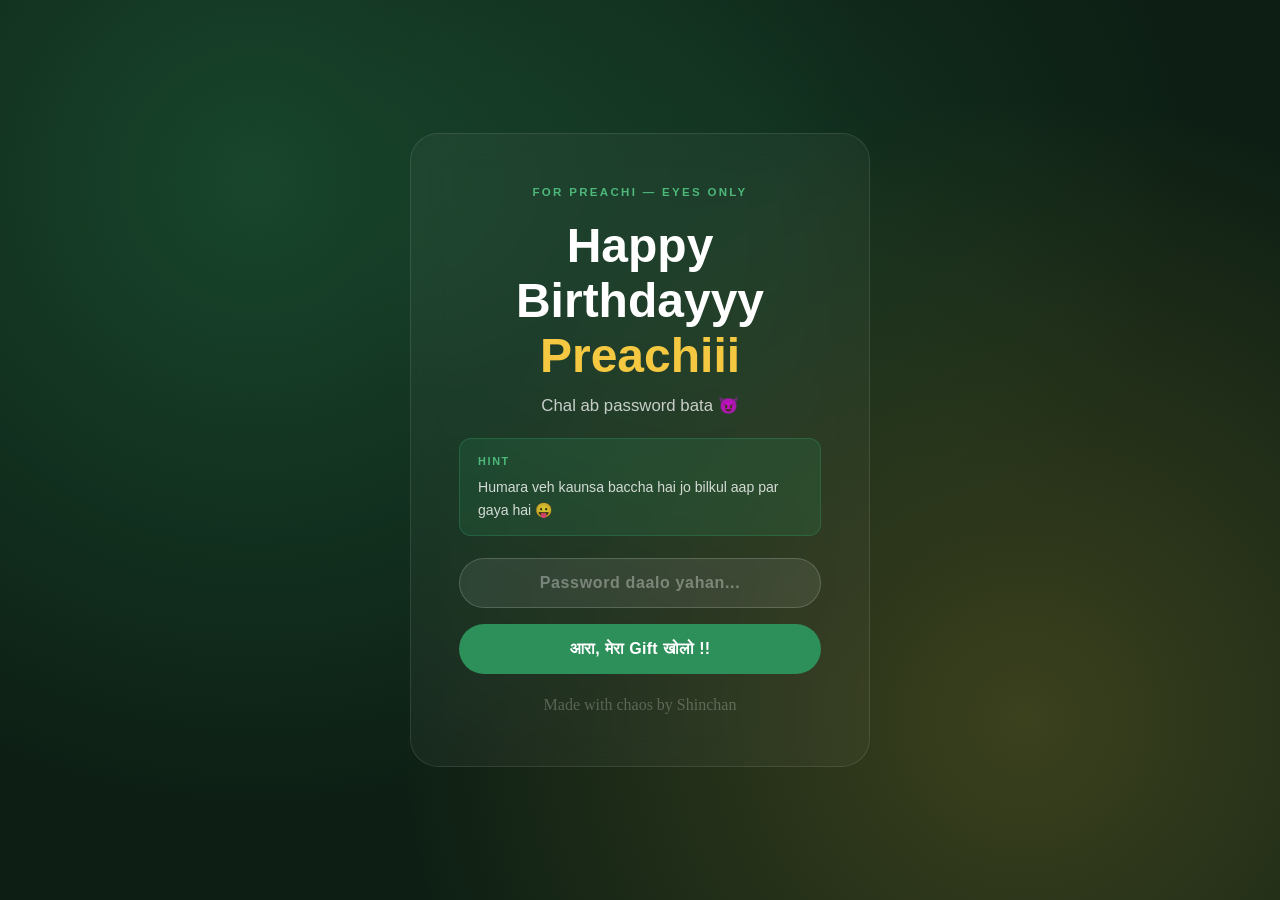
==== commit b9f87508: "Update index.html" ====
--- a/index.html
+++ b/index.html
@@ -4,9 +4,9 @@
   <meta charset="UTF-8"/>
   <meta name="viewport" content="width=device-width, initial-scale=1.0"/>
   <title>Happy Birthdayyy Preachiii 😋</title>
-  <link rel="preconnect" href="https://fonts.googleapis.com"/>
-  <link rel="preconnect" href="https://fonts.gstatic.com" crossorigin/>
-  <link href="https://fonts.googleapis.com/css2?family=Syne:wght@700;800&family=DM+Sans:ital,wght@0,400;0,500;0,700;1,400&family=Caveat:wght@600;700&display=swap" rel="stylesheet"/>
+  <link rel="preconnect" href="https://fonts.googleapis.com">
+<link rel="preconnect" href="https://fonts.gstatic.com" crossorigin>
+<link href="https://fonts.googleapis.com/css2?family=Fredoka:wght@300..700&display=swap" rel="stylesheet">
   <link rel="stylesheet" href="style.css"/>
 </head>
 <body>
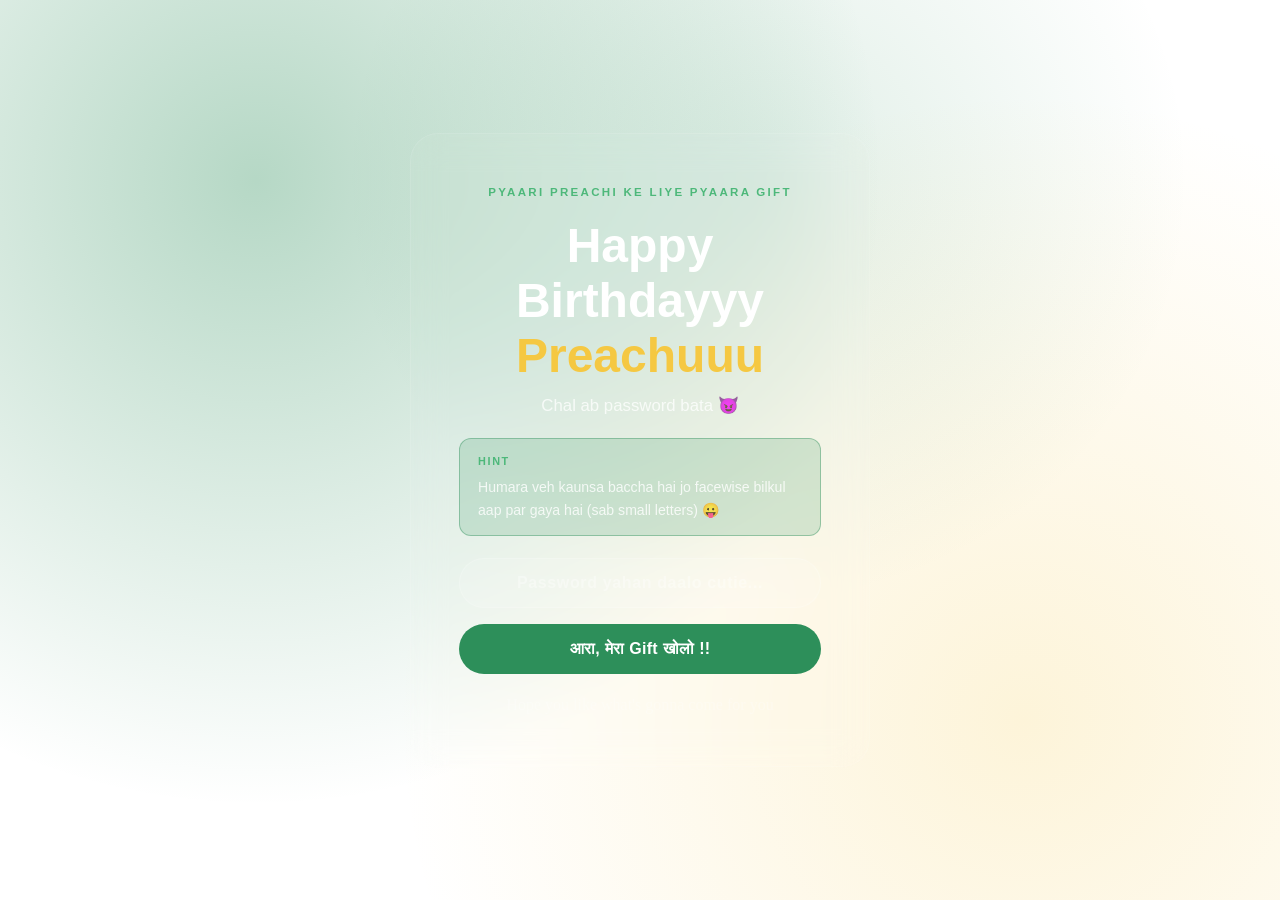
==== commit 5c2bd9cd: "Update index.html" ====
--- a/index.html
+++ b/index.html
@@ -18,19 +18,19 @@
     <div class="pw-bg-pattern"></div>
     <div class="pw-floaters" id="pw-floaters"></div>
     <div class="pw-card">
-      <div class="pw-top-label">For Preachi — Eyes Only</div>
-      <h1 class="pw-title">Happy Birthdayyy<br/><span>Preachiii</span></h1>
+      <div class="pw-top-label">Pyaari Preachi Ke Liye Pyaara Gift</div>
+      <h1 class="pw-title">Happy Birthdayyy<br/><span>Preachuuu</span></h1>
       <p class="pw-line2">Chal ab password bata <span class="emoji-inline">😈</span></p>
       <div class="pw-hint-box">
         <span class="pw-hint-label">Hint</span>
-        Humara veh kaunsa baccha hai jo bilkul aap par gaya hai <span class="emoji-inline">😛</span>
+        Humara veh kaunsa baccha hai jo facewise bilkul aap par gaya hai (sab small letters) <span class="emoji-inline">😛</span>
       </div>
       <div class="pw-input-wrap">
-        <input type="password" id="pw-input" placeholder="Password daalo yahan..." autocomplete="off"/>
-        <div class="pw-error" id="pw-error">Galat hai! Sochke daalo 😂</div>
+        <input type="password" id="pw-input" placeholder="Password yahan daalo cutie..." autocomplete="off"/>
+        <div class="pw-error" id="pw-error"> Tujhe humare bacche ka naam bhi nahi pata :( </div>
       </div>
       <button class="pw-btn" id="pw-btn">आरा, मेरा Gift खोलो !!</button>
-      <div class="pw-footer">Made with chaos by Shinchan</div>
+      <div class="pw-footer">Hope you like what's gonna come for you </div>
     </div>
   </div>
 
--- a/style.css
+++ b/style.css
@@ -25,12 +25,12 @@
 html { scroll-behavior: smooth; }
 
 body {
-  font-family: var(--font-body);
-  font-weight: 500;
-  background: var(--cream);
-  color: var(--dark);
-  min-height: 100vh;
-  overflow-x: hidden;
+  font-family: "Fredoka", sans-serif;
+  font-optical-sizing: auto;
+  font-weight: <weight>;
+  font-style: normal;
+  font-variation-settings:
+    "wdth" 100;
 }
 
 .hidden { display: none !important; }
@@ -43,7 +43,7 @@
   display: flex;
   align-items: center;
   justify-content: center;
-  background: var(--dark);
+  background: var(--light-green);
   position: relative;
   overflow: hidden;
 }
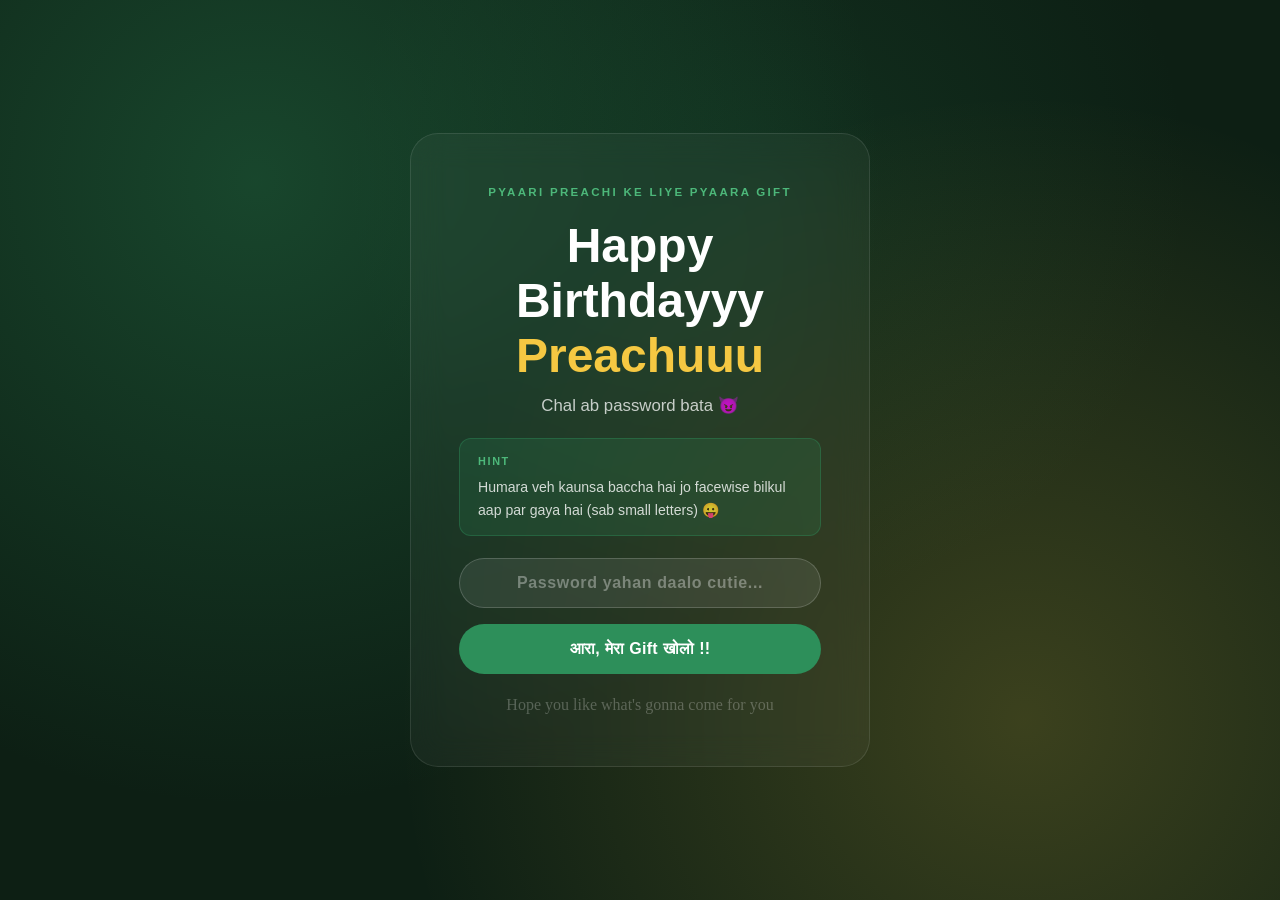
==== commit f8828fd4: "Update index.html" ====
--- a/index.html
+++ b/index.html
@@ -76,7 +76,7 @@
           <span class="nav-icon">09</span> The End
         </a></li>
       </ul>
-      <div class="sidebar-footer">Shinchan wuz here 🌀</div>
+      <div class="sidebar-footer"> From you beloved cggu 😋 </div>
     </nav>
 
     <!-- OVERLAY (mobile) -->
@@ -88,7 +88,7 @@
       <!-- ── HOME ── -->
       <section class="page-section active" id="sec-home">
         <div class="home-hero">
-          <div class="home-tag">Tera Shinchan presents...</div>
+          <div class="home-tag">Aapkaa cmugg presents...</div>
           <h1 class="home-title">Happy Birthdayyy<br/><em>Twin!</em></h1>
           <p class="home-sub">To my favourite monkey</p>
         </div>
--- a/style.css
+++ b/style.css
@@ -43,7 +43,7 @@
   display: flex;
   align-items: center;
   justify-content: center;
-  background: var(--light-green);
+  background: var(--dark); 
   position: relative;
   overflow: hidden;
 }
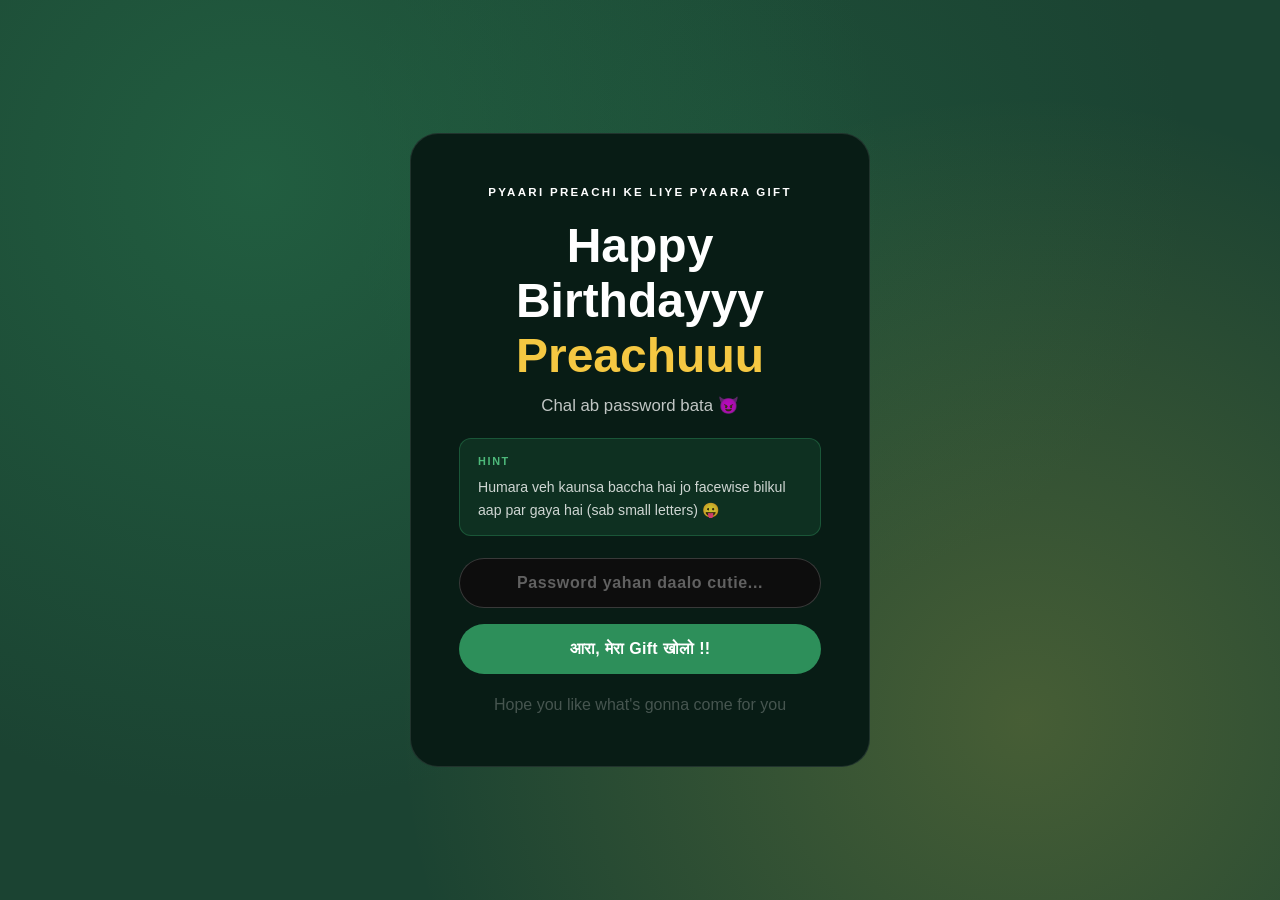
==== commit dab1dc64: "Update index.html" ====
--- a/index.html
+++ b/index.html
@@ -409,55 +409,134 @@
         </div>
       </section>
 
-      <!-- ── WHY I LOVE YOU ── -->
+     <!-- ── WHY I LOVE YOU ── -->
       <section class="page-section" id="sec-love">
         <div class="section-hero">
           <div class="section-tag">Chapter 08</div>
           <h2 class="section-title">Why I Love You</h2>
-          <p class="section-sub">A few reasons. There are many more.</p>
-        </div>
-        <div class="love-list">
+          <p class="section-sub">Click each card to find out. Don't cry though.</p>
+        </div>
+
+        <div class="love-cards-grid">
+
           <!--
-            ══════════════════════════════════════
-            REASONS — Edit each reason block below.
-            Add as many as you want by copying a .love-item block.
-            PHOTO: Replace placeholder with <img src="photos/..." class="love-img"/>
-            ══════════════════════════════════════
+            ════════════════════════════════════════
+            HOW TO EDIT THESE CARDS:
+            • .card-front  → what shows BEFORE the flip (the number + teaser)
+            • .card-back   → what shows AFTER the flip (the real reason)
+            • Change the number, teaser text, reason title, and reason text
+            • To add more cards: copy an entire <div class="flip-card"> block
+            • PHOTO on back: replace <div class="photo-placeholder"> with
+                <img src="photos/yourphoto.jpg" class="love-img" alt="..."/>
+            ════════════════════════════════════════
           -->
-          <div class="love-item">
-            <div class="love-num">01</div>
-            <div class="love-content">
-              <div class="love-title">--REASON TITLE-- (e.g. "Teri hansne ki awaaz")</div>
-              <div class="love-text">--DETAIL-- (e.g. "Seriously, it's contagious. Anyone around you just starts smiling.")</div>
-              <div class="photo-placeholder love-photo"><span>Add Photo</span></div>
-            </div>
-          </div>
-          <div class="love-item">
-            <div class="love-num">02</div>
-            <div class="love-content">
-              <div class="love-title">--REASON TITLE--</div>
-              <div class="love-text">--DETAIL--</div>
-              <div class="photo-placeholder love-photo"><span>Add Photo</span></div>
-            </div>
-          </div>
-          <div class="love-item">
-            <div class="love-num">03</div>
-            <div class="love-content">
-              <div class="love-title">--REASON TITLE--</div>
-              <div class="love-text">--DETAIL--</div>
-              <div class="photo-placeholder love-photo"><span>Add Photo</span></div>
-            </div>
-          </div>
-          <div class="love-item">
-            <div class="love-num">04</div>
-            <div class="love-content">
-              <div class="love-title">--REASON TITLE--</div>
-              <div class="love-text">--DETAIL--</div>
-              <div class="photo-placeholder love-photo"><span>Add Photo</span></div>
-            </div>
-          </div>
-          <!-- Copy a love-item to add more reasons -->
-        </div>
+
+          <div class="flip-card" onclick="flipCard(this)">
+            <div class="flip-inner">
+              <div class="card-front">
+                <div class="card-front-num">01</div>
+                <div class="card-front-hint">--TEASER-- (e.g. "Something about your laugh...")</div>
+                <div class="card-front-tap">Tap to reveal</div>
+              </div>
+              <div class="card-back">
+                <div class="card-back-num">01</div>
+                <div class="card-back-title">--REASON TITLE-- (e.g. "Teri hansne ki awaaz")</div>
+                <div class="card-back-text">--YOUR REASON-- (e.g. "Seriously, it's contagious. Anyone around you just starts smiling without even knowing why.")</div>
+                <div class="photo-placeholder love-card-photo"><span>Add Photo</span></div>
+              </div>
+            </div>
+          </div>
+
+          <div class="flip-card" onclick="flipCard(this)">
+            <div class="flip-inner">
+              <div class="card-front">
+                <div class="card-front-num">02</div>
+                <div class="card-front-hint">--TEASER--</div>
+                <div class="card-front-tap">Tap to reveal</div>
+              </div>
+              <div class="card-back">
+                <div class="card-back-num">02</div>
+                <div class="card-back-title">--REASON TITLE--</div>
+                <div class="card-back-text">--YOUR REASON--</div>
+                <div class="photo-placeholder love-card-photo"><span>Add Photo</span></div>
+              </div>
+            </div>
+          </div>
+
+          <div class="flip-card" onclick="flipCard(this)">
+            <div class="flip-inner">
+              <div class="card-front">
+                <div class="card-front-num">03</div>
+                <div class="card-front-hint">--TEASER--</div>
+                <div class="card-front-tap">Tap to reveal</div>
+              </div>
+              <div class="card-back">
+                <div class="card-back-num">03</div>
+                <div class="card-back-title">--REASON TITLE--</div>
+                <div class="card-back-text">--YOUR REASON--</div>
+                <div class="photo-placeholder love-card-photo"><span>Add Photo</span></div>
+              </div>
+            </div>
+          </div>
+
+          <div class="flip-card" onclick="flipCard(this)">
+            <div class="flip-inner">
+              <div class="card-front">
+                <div class="card-front-num">04</div>
+                <div class="card-front-hint">--TEASER--</div>
+                <div class="card-front-tap">Tap to reveal</div>
+              </div>
+              <div class="card-back">
+                <div class="card-back-num">04</div>
+                <div class="card-back-title">--REASON TITLE--</div>
+                <div class="card-back-text">--YOUR REASON--</div>
+                <div class="photo-placeholder love-card-photo"><span>Add Photo</span></div>
+              </div>
+            </div>
+          </div>
+
+          <div class="flip-card" onclick="flipCard(this)">
+            <div class="flip-inner">
+              <div class="card-front">
+                <div class="card-front-num">05</div>
+                <div class="card-front-hint">--TEASER--</div>
+                <div class="card-front-tap">Tap to reveal</div>
+              </div>
+              <div class="card-back">
+                <div class="card-back-num">05</div>
+                <div class="card-back-title">--REASON TITLE--</div>
+                <div class="card-back-text">--YOUR REASON--</div>
+                <div class="photo-placeholder love-card-photo"><span>Add Photo</span></div>
+              </div>
+            </div>
+          </div>
+
+          <div class="flip-card" onclick="flipCard(this)">
+            <div class="flip-inner">
+              <div class="card-front">
+                <div class="card-front-num">06</div>
+                <div class="card-front-hint">--TEASER--</div>
+                <div class="card-front-tap">Tap to reveal</div>
+              </div>
+              <div class="card-back">
+                <div class="card-back-num">06</div>
+                <div class="card-back-title">--REASON TITLE--</div>
+                <div class="card-back-text">--YOUR REASON--</div>
+                <div class="photo-placeholder love-card-photo"><span>Add Photo</span></div>
+              </div>
+            </div>
+          </div>
+
+          <!-- Copy a full flip-card block above to add more reasons -->
+
+        </div>
+
+        <!-- Progress indicator -->
+        <div class="love-progress">
+          <span id="love-flipped">0</span> of <span id="love-total">6</span> revealed
+          <div class="love-progress-bar"><div class="love-progress-fill" id="love-fill"></div></div>
+        </div>
+
       </section>
 
       <!-- ── ENDING ── -->
--- a/style.css
+++ b/style.css
@@ -43,7 +43,7 @@
   display: flex;
   align-items: center;
   justify-content: center;
-  background: var(--dark); 
+  background: #1b4332;
   position: relative;
   overflow: hidden;
 }
@@ -82,7 +82,7 @@
 .pw-card {
   position: relative;
   z-index: 2;
-  background: rgba(255,255,255,0.04);
+  background: #081c15;
   border: 1px solid rgba(255,255,255,0.1);
   backdrop-filter: blur(16px);
   border-radius: 28px;
@@ -95,10 +95,11 @@
 
 .pw-top-label {
   font-size: 0.72rem;
+  font-family: var(--font-head);
   font-weight: 700;
   letter-spacing: 0.2em;
   text-transform: uppercase;
-  color: var(--green-lt);
+  color: var(--white);
   margin-bottom: 20px;
 }
 
@@ -118,6 +119,7 @@
 
 .pw-line2 {
   font-size: 1.05rem;
+  font-family: var(--font-head);
   color: rgba(255,255,255,0.75);
   font-weight: 500;
   margin-bottom: 22px;
@@ -140,6 +142,7 @@
 
 .pw-hint-label {
   display: block;
+  font-family: var(--font-head);
   font-size: 0.68rem;
   font-weight: 700;
   letter-spacing: 0.15em;
@@ -153,7 +156,7 @@
 .pw-card input[type="password"] {
   width: 100%;
   padding: 15px 22px;
-  background: rgba(255,255,255,0.08);
+  background: #0d0d0d; 
   border: 1.5px solid rgba(255,255,255,0.18);
   border-radius: 50px;
   font-size: 1rem;
@@ -199,7 +202,7 @@
   margin-top: 22px;
   font-size: 0.72rem;
   color: rgba(255,255,255,0.25);
-  font-family: var(--font-hand);
+  font-family: 'Poppins', sans-serif;
   font-size: 1rem;
 }
 
